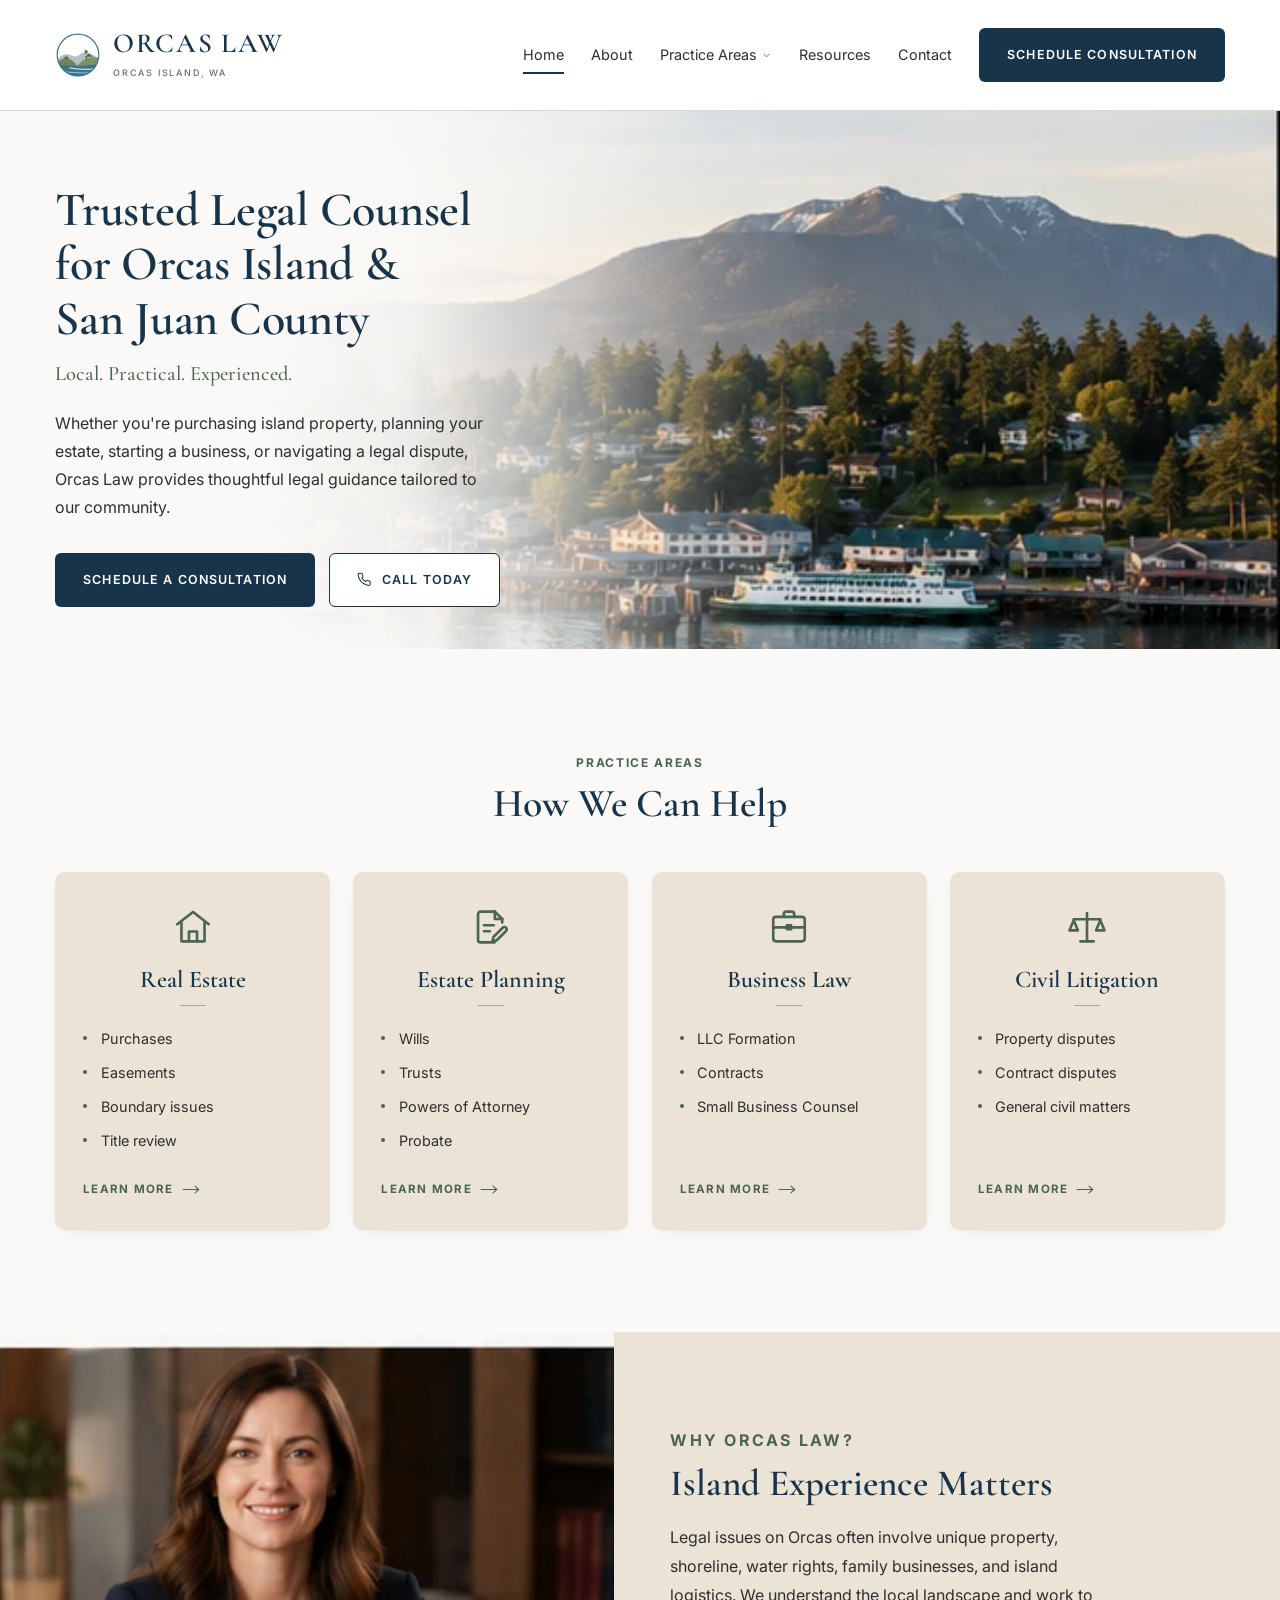
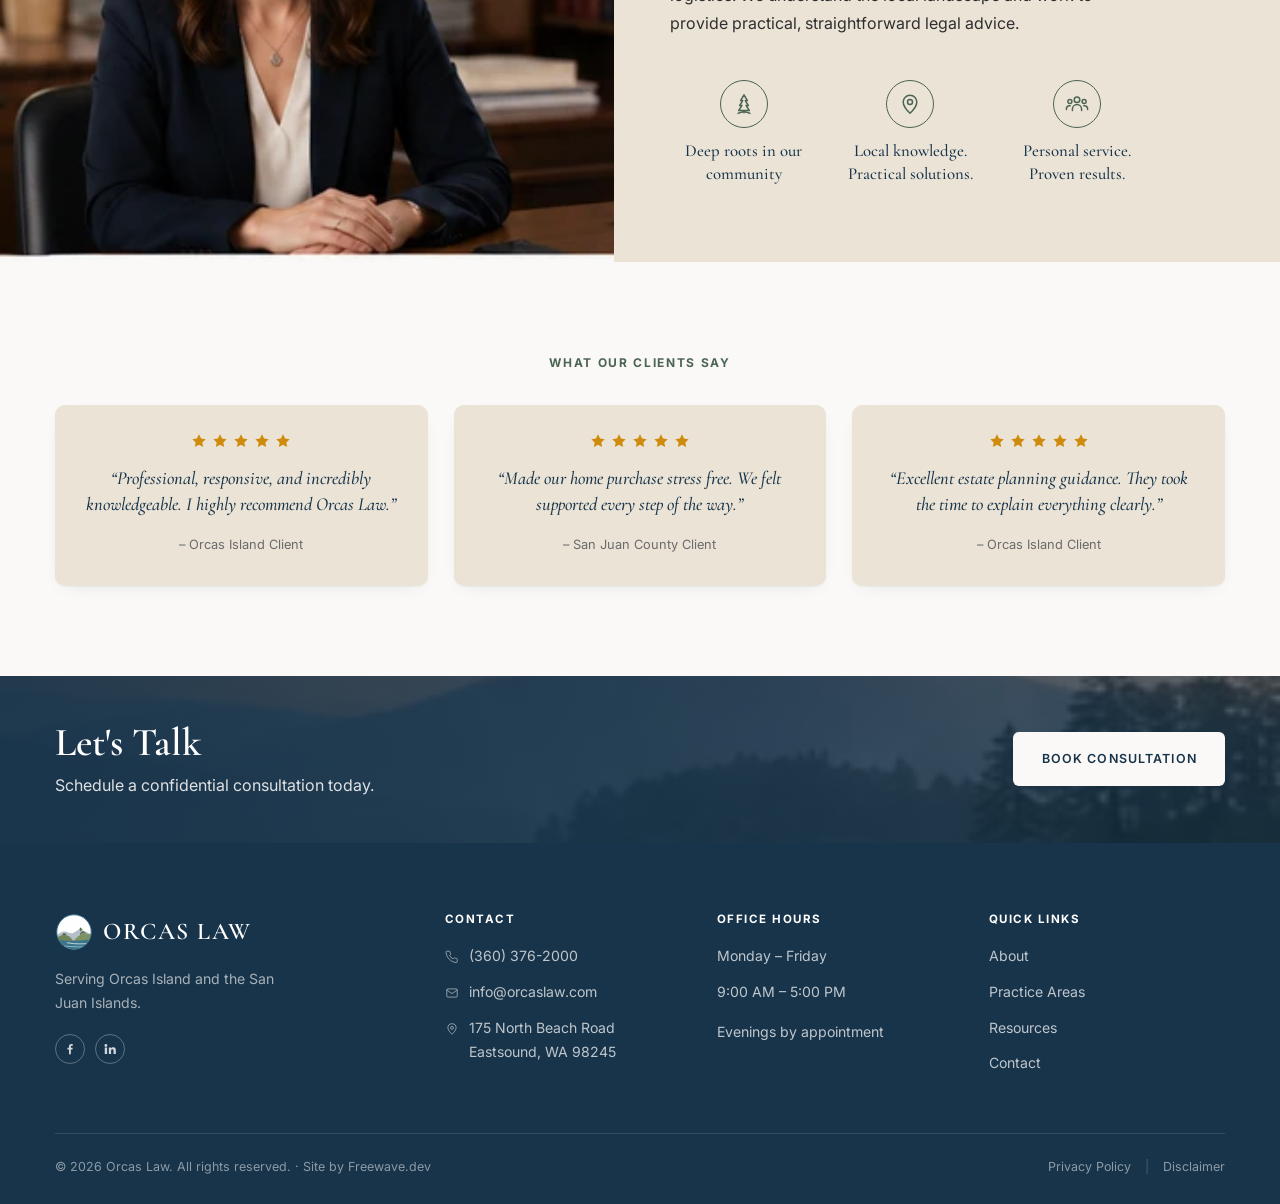
==== index.html @ b51aa97a "Align to the designer's brief: Cormorant/Inter, sand palette, outline icons The brief supersedes val" ====
<!DOCTYPE html>
<html lang="en">
<head>
<meta charset="UTF-8">
<meta name="viewport" content="width=device-width, initial-scale=1.0">
<title>Orcas Law — Trusted Legal Counsel | Orcas Island &amp; San Juan County, WA</title>
<meta name="description" content="Orcas Law provides trusted legal counsel on Orcas Island and throughout San Juan County — real estate, estate planning, business law, and civil litigation. Local. Practical. Experienced.">
<meta property="og:title" content="Orcas Law — Trusted Legal Counsel for Orcas Island &amp; San Juan County">
<meta property="og:description" content="Local, practical, experienced legal guidance for Orcas Island: real estate, estate planning, business law, and civil litigation.">
<meta property="og:type" content="website">
<meta property="og:url" content="https://l2u4k7.freewave.dev/">
<meta property="og:image" content="https://l2u4k7.freewave.dev/images/og-image.jpg">
<meta property="og:image:type" content="image/jpeg">
<meta property="og:image:width" content="1200">
<meta property="og:image:height" content="630">
<meta name="twitter:card" content="summary_large_image">
<meta name="twitter:image" content="https://l2u4k7.freewave.dev/images/og-image.jpg">
<link rel="icon" href="/favicon.svg" type="image/svg+xml">
<link rel="preconnect" href="https://fonts.googleapis.com">
<link rel="preconnect" href="https://fonts.gstatic.com" crossorigin>
<link href="https://fonts.googleapis.com/css2?family=Cormorant+Garamond:ital,wght@0,500;0,600;1,500;1,600&family=Inter:wght@400;500;600;700&display=swap" rel="stylesheet">
<link rel="stylesheet" href="styles.css">
<!-- the scroll fade is JS-driven; without JS the content must still be visible -->
<noscript><style>.reveal{opacity:1!important;transform:none!important}</style></noscript>
</head>
<body>

<a class="skip" href="#main">Skip to content</a>

<!-- ============ header ============ -->
<header class="site-header">
  <div class="container nav">
    <a class="brand" href="/" aria-label="Orcas Law — home">
      <svg class="mark" viewBox="0 0 64 64" aria-hidden="true">
        <defs><clipPath id="oc"><circle cx="32" cy="32" r="29"/></clipPath></defs>
        <circle cx="32" cy="32" r="29" fill="#fefefe"/>
        <g clip-path="url(#oc)">
          <path d="M0 40c6-5 11-9 16-9s7 3 12 3 8-6 14-6 12 5 22 9v26H0Z" fill="#b5bfc7"/>
          <path d="M43 24c1.4 2 2.6 3.2 4.2 4h-3v2.6h4c1.6 1.6 3 2.8 5.4 3.9H41.6c1.8-1.1 3.2-2.3 4.4-3.9h-3.6V28h-2.6c1.5-.9 2.7-2 3.2-4Z" fill="#4a6b45"/>
          <path d="M42.8 33.5h1.6v6h-1.6Z" fill="#5c4a33"/>
          <path d="M34 44c5-6 12-9 18-9s10 2 12 3v10H30Z" fill="#7d9163"/>
          <path d="M17 34c1.1 1.6 2 2.5 3.2 3.1h-2.3v2h3c1.2 1.2 2.3 2.2 4.1 3H12.9c1.4-.8 2.5-1.8 3.4-3h-2.8v-2h-2c1.1-.7 2-1.5 2.4-3.1Z" fill="#4a6b45"/>
          <path d="M0 46c4-6 9-9 15-9s11 3 15 9v8H0Z" fill="#6f8459"/>
          <path d="M0 45c8 1 16 2 26 2s24-1 38-3v20H0Z" fill="#3a748d"/>
          <path d="M20 50c8 1.5 14 2 22 2s16-.6 22-1.4" stroke="#e9f1f4" stroke-width="1.6" fill="none" opacity=".8"/>
          <path d="M10 55c10 1.4 20 2 30 2s18-.5 24-1.1" stroke="#e9f1f4" stroke-width="1.4" fill="none" opacity=".6"/>
        </g>
        <circle cx="32" cy="32" r="29" fill="none" stroke="#3a748d" stroke-width="1.6"/>
      </svg>
      <span>
        <span class="wordmark">Orcas Law</span>
        <span class="sub">Orcas Island, WA</span>
      </span>
    </a>

    <button class="nav-toggle" aria-label="Menu" aria-expanded="false" aria-controls="navlinks">
      <svg viewBox="0 0 24 24" aria-hidden="true"><path d="M3 6h18M3 12h18M3 18h18" stroke-linecap="round"/></svg>
    </button>

    <nav class="nav-links" id="navlinks" aria-label="Primary">
      <a href="/" class="active">Home</a>
      <a href="about.html">About</a>
      <a href="#practice">Practice Areas
        <svg class="chev" viewBox="0 0 24 24" aria-hidden="true"><path d="m6 9 6 6 6-6" stroke-linecap="round" stroke-linejoin="round"/></svg>
      </a>
      <a href="resources.html">Resources</a>
      <a href="#contact">Contact</a>
      <a href="#contact" class="btn btn-navy">Schedule Consultation</a>
    </nav>
  </div>
</header>

<main id="main">

  <!-- ============ hero ============ -->
  <section class="hero">
    <div class="hero-media">
      <img src="images/hero-eastsound-harbor.webp" alt="Eastsound harbor on Orcas Island, with moored boats and Mount Constitution beyond" fetchpriority="high" width="664" height="374">
    </div>
    <div class="container">
      <div class="hero-inner">
        <h1>Trusted Legal Counsel<br>for Orcas Island &amp;<br>San Juan County</h1>
        <p class="tagline">Local. Practical. Experienced.</p>
        <p class="hero-copy">Whether you're purchasing island property, planning your estate, starting a business, or navigating a legal dispute, Orcas Law provides thoughtful legal guidance tailored to our community.</p>
        <div class="hero-actions">
          <a href="#contact" class="btn btn-navy">Schedule a Consultation</a>
          <a href="tel:+13603762000" class="btn btn-ghost">
            <svg viewBox="0 0 24 24" fill="none" stroke="currentColor" stroke-width="1.7" aria-hidden="true"><path d="M21 16.5v3a2 2 0 0 1-2.2 2 19 19 0 0 1-8.3-3 18.5 18.5 0 0 1-5.7-5.7 19 19 0 0 1-3-8.4A2 2 0 0 1 3.8 2h3a2 2 0 0 1 2 1.7c.1.9.4 1.8.7 2.6a2 2 0 0 1-.5 2.1L8 9.5a15 15 0 0 0 5.7 5.7l1.1-1a2 2 0 0 1 2.1-.5c.8.3 1.7.6 2.6.7a2 2 0 0 1 1.7 2Z"/></svg>
            Call Today
          </a>
        </div>
      </div>
    </div>
  </section>

  <!-- ============ practice areas ============ -->
  <section class="practice" id="practice">
    <div class="container">
      <div class="section-head center reveal">
        <p class="eyebrow">Practice Areas</p>
        <h2>How We Can Help</h2>
      </div>

      <div class="grid-4">
        <article class="p-card reveal">
          <div class="p-ic">
            <svg viewBox="0 0 24 24" aria-hidden="true"><path d="M3 10.4 12 3.4l9 7"/><path d="M5.4 9.4V20.2h13.2V9.4"/><path d="M9.7 20.2v-5.6h4.6v5.6"/></svg>
          </div>
          <h3>Real Estate</h3>
          <hr class="rule">
          <ul>
            <li>Purchases</li>
            <li>Easements</li>
            <li>Boundary issues</li>
            <li>Title review</li>
          </ul>
          <a class="learn" href="#contact">Learn More
            <svg viewBox="0 0 24 12" aria-hidden="true"><path d="M0 6h21m0 0-5-4.5M21 6l-5 4.5" stroke-linecap="round" stroke-linejoin="round"/></svg>
          </a>
        </article>

        <article class="p-card reveal">
          <div class="p-ic">
            <svg viewBox="0 0 24 24" aria-hidden="true"><path d="M14.2 3.2H6a1.4 1.4 0 0 0-1.4 1.4v14.8A1.4 1.4 0 0 0 6 20.8h8"/><path d="M14.2 3.2 18.4 7.4v2"/><path d="M14.2 3.2v4.2h4.2"/><path d="M8 11h5.6M8 14.4h3.4"/><path d="M20.6 12.4a1.3 1.3 0 0 1 0 1.9l-5.3 5.3-2.5.6.6-2.5 5.3-5.3a1.3 1.3 0 0 1 1.9 0Z"/></svg>
          </div>
          <h3>Estate Planning</h3>
          <hr class="rule">
          <ul>
            <li>Wills</li>
            <li>Trusts</li>
            <li>Powers of Attorney</li>
            <li>Probate</li>
          </ul>
          <a class="learn" href="#contact">Learn More
            <svg viewBox="0 0 24 12" aria-hidden="true"><path d="M0 6h21m0 0-5-4.5M21 6l-5 4.5" stroke-linecap="round" stroke-linejoin="round"/></svg>
          </a>
        </article>

        <article class="p-card reveal">
          <div class="p-ic">
            <svg viewBox="0 0 24 24" aria-hidden="true"><path d="M9 6.2V4.8A1.6 1.6 0 0 1 10.6 3.2h2.8A1.6 1.6 0 0 1 15 4.8v1.4"/><rect x="3" y="6.2" width="18" height="14" rx="1.6"/><path d="M3 12.2h18"/><path d="M10.8 11.1h2.4v2.2h-2.4Z"/></svg>
          </div>
          <h3>Business Law</h3>
          <hr class="rule">
          <ul>
            <li>LLC Formation</li>
            <li>Contracts</li>
            <li>Small Business Counsel</li>
          </ul>
          <a class="learn" href="#contact">Learn More
            <svg viewBox="0 0 24 12" aria-hidden="true"><path d="M0 6h21m0 0-5-4.5M21 6l-5 4.5" stroke-linecap="round" stroke-linejoin="round"/></svg>
          </a>
        </article>

        <article class="p-card reveal">
          <div class="p-ic">
            <svg viewBox="0 0 24 24" aria-hidden="true"><path d="M12 4v16.2"/><path d="M8.2 20.2h7.6"/><path d="M4.4 7.6h15.2"/><path d="M4.4 8.2 2 13.9h4.8Z"/><path d="M19.6 8.2 17.2 13.9H22Z"/></svg>
          </div>
          <h3>Civil Litigation</h3>
          <hr class="rule">
          <ul>
            <li>Property disputes</li>
            <li>Contract disputes</li>
            <li>General civil matters</li>
          </ul>
          <a class="learn" href="#contact">Learn More
            <svg viewBox="0 0 24 12" aria-hidden="true"><path d="M0 6h21m0 0-5-4.5M21 6l-5 4.5" stroke-linecap="round" stroke-linejoin="round"/></svg>
          </a>
        </article>
      </div>
    </div>
  </section>

  <!-- ============ why orcas law ============ -->
  <section class="why" id="why">
    <div class="why-media reveal">
      <img src="images/attorney-portrait.webp" alt="An Orcas Law attorney at their desk in the firm's Eastsound office" loading="lazy" width="490" height="298">
    </div>
    <div class="why-body reveal">
      <p class="eyebrow">Why Orcas Law?</p>
      <h2>Island Experience Matters</h2>
      <p>Legal issues on Orcas often involve unique property, shoreline, water rights, family businesses, and island logistics. We understand the local landscape and work to provide practical, straightforward legal advice.</p>
      <div class="why-points">
        <div class="why-point">
          <div class="circ">
            <svg viewBox="0 0 24 24" aria-hidden="true"><path d="M12 2.8 8.6 8.6h2.1l-3 4.9h2.2L6.6 18.6h10.8l-3.3-5.1h2.2l-3-4.9h2.1Z"/><path d="M12 18.6v2.2"/><path d="M6 21.4c2.2-1.1 4.2-1.6 6-1.6s3.8.5 6 1.6"/></svg>
          </div>
          <p>Deep roots in our community</p>
        </div>
        <div class="why-point">
          <div class="circ">
            <svg viewBox="0 0 24 24" aria-hidden="true"><path d="M12 21.2s-6.8-6.3-6.8-11.2a6.8 6.8 0 0 1 13.6 0c0 4.9-6.8 11.2-6.8 11.2Z"/><circle cx="12" cy="10" r="2.5"/></svg>
          </div>
          <p>Local knowledge. Practical solutions.</p>
        </div>
        <div class="why-point">
          <div class="circ">
            <svg viewBox="0 0 24 24" aria-hidden="true"><circle cx="12" cy="7.8" r="2.8"/><path d="M7.4 18.4v-1.2a4.6 4.6 0 0 1 9.2 0v1.2"/><circle cx="4.9" cy="9.6" r="2"/><path d="M1.4 17.6v-.9a2.9 2.9 0 0 1 2.9-2.9h.9"/><circle cx="19.1" cy="9.6" r="2"/><path d="M22.6 17.6v-.9a2.9 2.9 0 0 0-2.9-2.9h-.9"/></svg>
          </div>
          <p>Personal service. Proven results.</p>
        </div>
      </div>
    </div>
  </section>

  <!-- ============ testimonials ============ -->
  <section class="testimonials">
    <div class="container">
      <p class="eyebrow center reveal">What Our Clients Say</p>
      <div class="grid-3">
        <figure class="t-card reveal">
          <div class="stars" role="img" aria-label="5 out of 5 stars">
            <svg viewBox="0 0 24 24" aria-hidden="true"><path d="m12 2 3.1 6.3 6.9 1-5 4.9 1.2 6.8L12 17.8 5.8 21l1.2-6.8-5-4.9 6.9-1Z"/></svg>
            <svg viewBox="0 0 24 24" aria-hidden="true"><path d="m12 2 3.1 6.3 6.9 1-5 4.9 1.2 6.8L12 17.8 5.8 21l1.2-6.8-5-4.9 6.9-1Z"/></svg>
            <svg viewBox="0 0 24 24" aria-hidden="true"><path d="m12 2 3.1 6.3 6.9 1-5 4.9 1.2 6.8L12 17.8 5.8 21l1.2-6.8-5-4.9 6.9-1Z"/></svg>
            <svg viewBox="0 0 24 24" aria-hidden="true"><path d="m12 2 3.1 6.3 6.9 1-5 4.9 1.2 6.8L12 17.8 5.8 21l1.2-6.8-5-4.9 6.9-1Z"/></svg>
            <svg viewBox="0 0 24 24" aria-hidden="true"><path d="m12 2 3.1 6.3 6.9 1-5 4.9 1.2 6.8L12 17.8 5.8 21l1.2-6.8-5-4.9 6.9-1Z"/></svg>
          </div>
          <blockquote>&ldquo;Professional, responsive, and incredibly knowledgeable. I highly recommend Orcas Law.&rdquo;</blockquote>
          <figcaption><cite>&ndash; Orcas Island Client</cite></figcaption>
        </figure>

        <figure class="t-card reveal">
          <div class="stars" role="img" aria-label="5 out of 5 stars">
            <svg viewBox="0 0 24 24" aria-hidden="true"><path d="m12 2 3.1 6.3 6.9 1-5 4.9 1.2 6.8L12 17.8 5.8 21l1.2-6.8-5-4.9 6.9-1Z"/></svg>
            <svg viewBox="0 0 24 24" aria-hidden="true"><path d="m12 2 3.1 6.3 6.9 1-5 4.9 1.2 6.8L12 17.8 5.8 21l1.2-6.8-5-4.9 6.9-1Z"/></svg>
            <svg viewBox="0 0 24 24" aria-hidden="true"><path d="m12 2 3.1 6.3 6.9 1-5 4.9 1.2 6.8L12 17.8 5.8 21l1.2-6.8-5-4.9 6.9-1Z"/></svg>
            <svg viewBox="0 0 24 24" aria-hidden="true"><path d="m12 2 3.1 6.3 6.9 1-5 4.9 1.2 6.8L12 17.8 5.8 21l1.2-6.8-5-4.9 6.9-1Z"/></svg>
            <svg viewBox="0 0 24 24" aria-hidden="true"><path d="m12 2 3.1 6.3 6.9 1-5 4.9 1.2 6.8L12 17.8 5.8 21l1.2-6.8-5-4.9 6.9-1Z"/></svg>
          </div>
          <blockquote>&ldquo;Made our home purchase stress free. We felt supported every step of the way.&rdquo;</blockquote>
          <figcaption><cite>&ndash; San Juan County Client</cite></figcaption>
        </figure>

        <figure class="t-card reveal">
          <div class="stars" role="img" aria-label="5 out of 5 stars">
            <svg viewBox="0 0 24 24" aria-hidden="true"><path d="m12 2 3.1 6.3 6.9 1-5 4.9 1.2 6.8L12 17.8 5.8 21l1.2-6.8-5-4.9 6.9-1Z"/></svg>
            <svg viewBox="0 0 24 24" aria-hidden="true"><path d="m12 2 3.1 6.3 6.9 1-5 4.9 1.2 6.8L12 17.8 5.8 21l1.2-6.8-5-4.9 6.9-1Z"/></svg>
            <svg viewBox="0 0 24 24" aria-hidden="true"><path d="m12 2 3.1 6.3 6.9 1-5 4.9 1.2 6.8L12 17.8 5.8 21l1.2-6.8-5-4.9 6.9-1Z"/></svg>
            <svg viewBox="0 0 24 24" aria-hidden="true"><path d="m12 2 3.1 6.3 6.9 1-5 4.9 1.2 6.8L12 17.8 5.8 21l1.2-6.8-5-4.9 6.9-1Z"/></svg>
            <svg viewBox="0 0 24 24" aria-hidden="true"><path d="m12 2 3.1 6.3 6.9 1-5 4.9 1.2 6.8L12 17.8 5.8 21l1.2-6.8-5-4.9 6.9-1Z"/></svg>
          </div>
          <blockquote>&ldquo;Excellent estate planning guidance. They took the time to explain everything clearly.&rdquo;</blockquote>
          <figcaption><cite>&ndash; Orcas Island Client</cite></figcaption>
        </figure>
      </div>
    </div>
  </section>

  <!-- ============ cta ============ -->
  <section class="cta" id="contact">
    <div class="cta-media">
      <img src="images/cta-islands-dusk.webp" alt="" aria-hidden="true" loading="lazy" width="300" height="108">
    </div>
    <div class="container">
      <div class="cta-body reveal">
        <h2>Let's Talk</h2>
        <p>Schedule a confidential consultation today.</p>
      </div>
      <a href="tel:+13603762000" class="btn btn-cream">Book Consultation</a>
    </div>
  </section>

</main>

<!-- ============ footer ============ -->
<footer class="site-footer">
  <div class="container">
    <div class="footer-top">
      <div class="footer-brand">
        <div class="name">
          <svg class="mark" viewBox="0 0 64 64" aria-hidden="true">
            <defs><clipPath id="ocf"><circle cx="32" cy="32" r="29"/></clipPath></defs>
            <circle cx="32" cy="32" r="29" fill="#fefefe"/>
            <g clip-path="url(#ocf)">
              <path d="M0 40c6-5 11-9 16-9s7 3 12 3 8-6 14-6 12 5 22 9v26H0Z" fill="#b5bfc7"/>
              <path d="M43 24c1.4 2 2.6 3.2 4.2 4h-3v2.6h4c1.6 1.6 3 2.8 5.4 3.9H41.6c1.8-1.1 3.2-2.3 4.4-3.9h-3.6V28h-2.6c1.5-.9 2.7-2 3.2-4Z" fill="#4a6b45"/>
              <path d="M42.8 33.5h1.6v6h-1.6Z" fill="#5c4a33"/>
              <path d="M34 44c5-6 12-9 18-9s10 2 12 3v10H30Z" fill="#7d9163"/>
              <path d="M17 34c1.1 1.6 2 2.5 3.2 3.1h-2.3v2h3c1.2 1.2 2.3 2.2 4.1 3H12.9c1.4-.8 2.5-1.8 3.4-3h-2.8v-2h-2c1.1-.7 2-1.5 2.4-3.1Z" fill="#4a6b45"/>
              <path d="M0 46c4-6 9-9 15-9s11 3 15 9v8H0Z" fill="#6f8459"/>
              <path d="M0 45c8 1 16 2 26 2s24-1 38-3v20H0Z" fill="#3a748d"/>
              <path d="M20 50c8 1.5 14 2 22 2s16-.6 22-1.4" stroke="#e9f1f4" stroke-width="1.6" fill="none" opacity=".8"/>
              <path d="M10 55c10 1.4 20 2 30 2s18-.5 24-1.1" stroke="#e9f1f4" stroke-width="1.4" fill="none" opacity=".6"/>
            </g>
            <circle cx="32" cy="32" r="29" fill="none" stroke="#3a748d" stroke-width="1.6"/>
          </svg>
          <span class="wordmark">Orcas Law</span>
        </div>
        <p>Serving Orcas Island and the San Juan Islands.</p>
        <div class="social">
          <a href="#" aria-label="Orcas Law on Facebook">
            <svg viewBox="0 0 24 24" aria-hidden="true"><path d="M13.5 21v-8h2.7l.4-3.1h-3.1V7.9c0-.9.25-1.5 1.55-1.5H16.7V3.6c-.29-.04-1.27-.13-2.4-.13-2.38 0-4 1.45-4 4.12V9.9H7.6V13h2.7v8Z"/></svg>
          </a>
          <a href="#" aria-label="Orcas Law on LinkedIn">
            <svg viewBox="0 0 24 24" aria-hidden="true"><path d="M4.98 3.5a2.5 2.5 0 1 1 0 5 2.5 2.5 0 0 1 0-5ZM3 9.5h4v11H3Zm7 0h3.8v1.5h.05c.53-.95 1.83-1.95 3.75-1.95 4 0 4.4 2.4 4.4 5.6v5.85h-4V15.4c0-1.35-.03-3.1-1.9-3.1-1.9 0-2.2 1.48-2.2 3v5.2h-3.9Z"/></svg>
          </a>
        </div>
      </div>

      <div class="footer-col fcontact">
        <h3>Contact</h3>
        <ul>
          <li>
            <svg viewBox="0 0 24 24" aria-hidden="true"><path d="M21 16.5v3a2 2 0 0 1-2.2 2 19 19 0 0 1-8.3-3 18.5 18.5 0 0 1-5.7-5.7 19 19 0 0 1-3-8.4A2 2 0 0 1 3.8 2h3a2 2 0 0 1 2 1.7c.1.9.4 1.8.7 2.6a2 2 0 0 1-.5 2.1L8 9.5a15 15 0 0 0 5.7 5.7l1.1-1a2 2 0 0 1 2.1-.5c.8.3 1.7.6 2.6.7a2 2 0 0 1 1.7 2Z"/></svg>
            <a href="tel:+13603762000">(360) 376-2000</a>
          </li>
          <li>
            <svg viewBox="0 0 24 24" aria-hidden="true"><rect x="3" y="5" width="18" height="14" rx="2"/><path d="m3 7 9 6 9-6"/></svg>
            <a href="mailto:info@orcaslaw.com">info@orcaslaw.com</a>
          </li>
          <li>
            <svg viewBox="0 0 24 24" aria-hidden="true"><path d="M12 21s-7-6.2-7-11a7 7 0 0 1 14 0c0 4.8-7 11-7 11Z"/><circle cx="12" cy="10" r="2.5"/></svg>
            <span>175 North Beach Road<br>Eastsound, WA 98245</span>
          </li>
        </ul>
      </div>

      <div class="footer-col">
        <h3>Office Hours</h3>
        <ul>
          <li>Monday &ndash; Friday</li>
          <li>9:00 AM &ndash; 5:00 PM</li>
          <li style="margin-top:1rem">Evenings by appointment</li>
        </ul>
      </div>

      <div class="footer-col">
        <h3>Quick Links</h3>
        <ul>
          <li><a href="about.html">About</a></li>
          <li><a href="#practice">Practice Areas</a></li>
          <li><a href="resources.html">Resources</a></li>
          <li><a href="#contact">Contact</a></li>
        </ul>
      </div>
    </div>

    <div class="footer-bottom">
      <div>&copy; 2026 Orcas Law. All rights reserved. &middot; Site by <a href="https://freewave.dev" target="_blank" rel="noopener">Freewave.dev</a></div>
      <nav aria-label="Legal">
        <a href="privacy.html">Privacy Policy</a>
        <span class="sep">|</span>
        <a href="disclaimer.html">Disclaimer</a>
      </nav>
    </div>
  </div>
</footer>

<script>
(function(){
  var t = document.querySelector('.nav-toggle'), n = document.getElementById('navlinks');
  if(!t || !n) return;
  t.addEventListener('click', function(){
    var open = n.classList.toggle('open');
    t.setAttribute('aria-expanded', open ? 'true' : 'false');
  });
  n.addEventListener('click', function(e){
    if(e.target.closest('a')){ n.classList.remove('open'); t.setAttribute('aria-expanded','false'); }
  });
})();

(function(){
  var els = document.querySelectorAll('.reveal');
  if(!els.length) return;
  var reduced = window.matchMedia('(prefers-reduced-motion: reduce)').matches;
  if(reduced || !('IntersectionObserver' in window)){
    for(var i=0;i<els.length;i++) els[i].classList.add('in');
    return;
  }
  var io = new IntersectionObserver(function(entries){
    entries.forEach(function(e){
      if(e.isIntersecting){ e.target.classList.add('in'); io.unobserve(e.target); }
    });
  }, {rootMargin:'0px 0px -8% 0px', threshold:.08});
  for(var j=0;j<els.length;j++) io.observe(els[j]);
})();
</script>

</body>
</html>
---- styles.css ----
/* Orcas Law — tokens taken from the designer's brief (not sampled from the comp,
   which is a generated mockup and renders these values only approximately). */
:root{
  --navy:#18344A;          /* header, buttons, footer, headlines */
  --navy-hover:#22455f;    /* "slightly lighter navy" on hover */
  --forest:#4B6454;        /* icons, accent lines, hover states */
  --sand:#EAE3D6;          /* section backgrounds, cards, content blocks */
  --sand-deep:#e0d8c8;     /* sand borders/dividers */
  --offwhite:#FAF9F7;      /* primary page background */
  --charcoal:#2F2F2F;      /* body copy */
  --gray:#D7D7D7;          /* borders and dividers */
  --muted:#6b6b6b;
  --gold:#cf8b0c;          /* testimonial stars only */

  --maxw:1440px;           /* gutters keep content at ~1316px — inside the brief's 1200–1400 */
  --r-card:10px;           /* brief: 8–12px */
  --r-btn:6px;             /* brief: 6–8px */
  --shadow-card:0 1px 2px rgba(24,52,74,.04), 0 6px 20px -12px rgba(24,52,74,.18);
  --shadow-card-hover:0 2px 4px rgba(24,52,74,.05), 0 18px 40px -18px rgba(24,52,74,.28);
  --ease:cubic-bezier(.22,.61,.36,1);
  --serif:'Cormorant Garamond',Georgia,'Times New Roman',serif;
  --sans:'Inter',-apple-system,BlinkMacSystemFont,'Segoe UI',sans-serif;
}

*{margin:0;padding:0;box-sizing:border-box}
html{-webkit-text-size-adjust:100%;scroll-behavior:smooth}
/* keep the sticky header from covering a section when an anchor link lands on it */
section[id]{scroll-margin-top:clamp(76px,8.6vw,124px)}
body{
  font-family:var(--sans);
  color:var(--charcoal);
  background:var(--offwhite);
  font-size:16px;
  line-height:1.75;              /* brief: generous line spacing */
  -webkit-font-smoothing:antialiased;
  overflow-x:hidden;
}
img{max-width:100%;display:block}
a{color:inherit;text-decoration:none}
h1,h2,h3,.serif{
  font-family:var(--serif);color:var(--navy);
  font-weight:600;               /* brief: "large, bold, not overly decorative" */
  line-height:1.14;letter-spacing:0;
}

/* gutter tracks the comp: 44px @1024, 62px @1440 */
.container{width:100%;max-width:var(--maxw);margin:0 auto;padding:0 clamp(20px,4.3vw,62px)}
.eyebrow{
  font-family:var(--sans);font-size:.75rem;font-weight:700;letter-spacing:.14em;
  text-transform:uppercase;color:var(--forest);
}
.center{text-align:center}
.skip{position:absolute;left:-9999px;top:0}
.skip:focus{left:16px;top:16px;z-index:200;background:var(--navy);color:#fff;padding:10px 16px;border-radius:var(--r-btn)}

/* ---------- reveal on scroll (brief: subtle fade in) ---------- */
.reveal{opacity:0;transform:translateY(18px);transition:opacity .7s var(--ease),transform .7s var(--ease)}
.reveal.in{opacity:1;transform:none}
/* gentle stagger across a row */
.grid-4 .p-card:nth-child(2),.grid-3 .t-card:nth-child(2){transition-delay:.08s}
.grid-4 .p-card:nth-child(3),.grid-3 .t-card:nth-child(3){transition-delay:.16s}
.grid-4 .p-card:nth-child(4){transition-delay:.24s}

/* ---------- buttons ---------- */
.btn{
  display:inline-flex;align-items:center;justify-content:center;gap:.6rem;
  font-family:var(--sans);font-size:.78rem;font-weight:600;letter-spacing:.09em;text-transform:uppercase;
  padding:.95rem 1.7rem;border:1px solid transparent;border-radius:var(--r-btn);cursor:pointer;white-space:nowrap;
  transition:background 200ms var(--ease),color 200ms var(--ease),border-color 200ms var(--ease),transform 200ms var(--ease);
}
.btn-navy{background:var(--navy);color:#fff}
.btn-navy:hover{background:var(--navy-hover)}
.btn-ghost{background:#fff;color:var(--navy);border-color:var(--navy)}
.btn-ghost:hover{background:var(--navy);color:#fff}
.btn-cream{background:var(--offwhite);color:var(--navy)}
.btn-cream:hover{background:#fff}
.btn svg{width:15px;height:15px;flex:none}

/* ---------- header ---------- */
.site-header{
  position:sticky;top:0;z-index:60;
  background:#fff;                    /* brief: white nav */
  border-bottom:1px solid var(--gray); /* brief: thin bottom border */
}
.nav{display:flex;align-items:center;justify-content:space-between;gap:24px;height:clamp(76px,8.6vw,124px)}
.brand{display:flex;align-items:center;gap:.75rem;flex:none}
.brand .mark{width:46px;height:46px;flex:none}
.brand .wordmark{font-family:var(--serif);font-size:1.72rem;font-weight:600;color:var(--navy);letter-spacing:.06em;line-height:1;text-transform:uppercase}
.brand .sub{
  display:block;font-family:var(--sans);font-size:.56rem;font-weight:500;letter-spacing:.2em;
  text-transform:uppercase;color:var(--muted);margin-top:5px;
}
.nav-links{display:flex;align-items:center;gap:clamp(20px,2.1vw,30px)}
.nav-links a:not(.btn){
  font-size:.9rem;font-weight:400;color:var(--charcoal);position:relative;padding:4px 0;white-space:nowrap;
  display:inline-flex;align-items:center;gap:.3rem;transition:color 200ms var(--ease);
}
.nav-links a:not(.btn)::after{
  content:'';position:absolute;left:0;right:100%;bottom:-2px;height:2px;
  background:var(--navy);transition:right .3s var(--ease);
}
.nav-links a:not(.btn):hover{color:var(--forest)}
.nav-links a:not(.btn):hover::after,.nav-links a.active::after{right:0}
.nav-links a.active::after{background:var(--navy)}
.nav-links a:not(.btn):hover::after{background:var(--forest)}
.nav-links .chev{width:11px;height:11px;stroke:currentColor;fill:none;stroke-width:2;opacity:.7}
.nav-toggle{display:none;background:none;border:0;padding:8px;color:var(--navy);cursor:pointer}
.nav-toggle svg{width:24px;height:24px;stroke:currentColor;fill:none;stroke-width:1.6}

/* ---------- hero ---------- */
.hero{position:relative;background:var(--offwhite);overflow:hidden;isolation:isolate}
.hero-media{position:absolute;inset:0;z-index:0}
.hero-media img{width:100%;height:100%;object-fit:cover;object-position:right center}
/* off-white scrim so the navy headline holds contrast over the photo */
.hero-media::after{
  content:'';position:absolute;inset:0;
  background:linear-gradient(90deg,
    var(--offwhite) 0%, var(--offwhite) 20%,
    rgba(250,249,247,.94) 32%,
    rgba(250,249,247,.62) 44%,
    rgba(250,249,247,.18) 56%,
    rgba(250,249,247,0) 66%);
}
.hero .container{position:relative;z-index:1}
.hero-inner{max-width:560px;padding:clamp(48px,5.6vw,80px) 0 clamp(34px,3.3vw,48px)}
.hero h1{font-size:clamp(2.15rem,3.75vw,3.35rem);letter-spacing:-.005em}
.tagline{
  font-family:var(--serif);font-size:clamp(1.2rem,1.6vw,1.45rem);font-weight:500;color:var(--forest);
  margin-top:.9rem;line-height:1.3;
}
.hero-copy{font-size:1rem;color:var(--charcoal);margin-top:1.3rem;max-width:435px;line-height:1.75}
.hero-actions{display:flex;flex-wrap:wrap;gap:14px;margin-top:2rem}

/* ---------- sections (brief: 80–120px vertical rhythm) ---------- */
.practice{padding:clamp(64px,8vw,120px) 0;background:var(--offwhite)}
.section-head{margin-bottom:clamp(34px,3.6vw,52px)}
.section-head h2{font-size:clamp(1.85rem,3.1vw,2.8rem);margin-top:.5rem}
.grid-4{display:grid;grid-template-columns:repeat(4,1fr);gap:clamp(18px,1.8vw,26px)}
.p-card{
  background:var(--sand);border:0;border-radius:var(--r-card);
  box-shadow:var(--shadow-card);
  padding:34px 28px 30px;display:flex;flex-direction:column;
  transition:box-shadow .4s var(--ease),transform .4s var(--ease);
}
.p-card:hover{transform:translateY(-4px);box-shadow:var(--shadow-card-hover)}
.p-ic{display:flex;justify-content:center;color:var(--forest);margin-bottom:18px}
.p-ic svg{width:42px;height:42px;fill:none;stroke:currentColor;stroke-width:1.5;stroke-linecap:round;stroke-linejoin:round}
.p-card h3{font-size:1.5rem;text-align:center}
.rule{width:26px;height:1px;background:var(--forest);opacity:.45;border:0;margin:12px auto 20px}
.p-card ul{list-style:none;display:grid;gap:.55rem;margin-bottom:26px}
.p-card li{position:relative;padding-left:1.1rem;font-size:.9rem;color:var(--charcoal)}
.p-card li::before{
  content:'';position:absolute;left:0;top:.66em;width:4px;height:4px;border-radius:50%;background:var(--forest);
}
.learn{
  margin-top:auto;display:inline-flex;align-items:center;gap:.5rem;align-self:flex-start;
  font-size:.72rem;font-weight:700;letter-spacing:.11em;text-transform:uppercase;color:var(--forest);
  transition:color 200ms var(--ease);
}
.learn svg{width:20px;height:9px;stroke:currentColor;fill:none;stroke-width:1.4;transition:transform .3s var(--ease)}
.learn:hover{color:var(--navy)}
.learn:hover svg{transform:translateX(4px)}

/* ---------- why (sand band) ---------- */
.why{background:var(--sand);display:grid;grid-template-columns:minmax(0,48%) minmax(0,52%);align-items:stretch}
.why-media{position:relative;min-height:300px;overflow:hidden}
.why-media img{
  position:absolute;inset:0;width:100%;height:100%;object-fit:cover;
  transition:transform .7s var(--ease);   /* brief: slight image zoom on hover */
}
.why-media:hover img{transform:scale(1.04)}
.why-body{padding:clamp(48px,6vw,96px) 40px clamp(48px,6vw,96px) 56px;max-width:680px}
.why-body h2{font-size:clamp(1.8rem,2.9vw,2.5rem);margin-top:.5rem}
.why-body>p{font-size:1rem;margin-top:1.1rem;line-height:1.8;max-width:440px}
.why-points{display:grid;grid-template-columns:repeat(3,1fr);gap:20px;margin-top:2.6rem;max-width:480px}
.why-point{text-align:center}
.why-point .circ{
  width:48px;height:48px;margin:0 auto 12px;border:1.5px solid var(--forest);border-radius:50%;
  display:flex;align-items:center;justify-content:center;color:var(--forest);
}
.why-point .circ svg{width:24px;height:24px;fill:none;stroke:currentColor;stroke-width:1.5;stroke-linecap:round;stroke-linejoin:round}
.why-point p{font-family:var(--serif);font-size:1.05rem;font-weight:500;color:var(--navy);line-height:1.35}

/* ---------- testimonials ---------- */
.testimonials{padding:clamp(56px,7vw,104px) 0;background:var(--offwhite)}
.grid-3{display:grid;grid-template-columns:repeat(3,1fr);gap:26px;margin-top:32px}
.t-card{
  background:var(--sand);border:0;border-radius:var(--r-card);
  box-shadow:var(--shadow-card);
  padding:28px 26px 30px;text-align:center;
}
.stars{display:flex;justify-content:center;gap:5px;margin-bottom:16px}
.stars svg{width:16px;height:16px;fill:var(--gold)}
.t-card blockquote{
  font-family:var(--serif);font-style:italic;font-size:1.15rem;font-weight:500;color:var(--navy);
  line-height:1.45;
}
.t-card cite{display:block;font-style:normal;font-size:.8rem;color:var(--muted);margin-top:16px}

/* ---------- cta ---------- */
.cta{position:relative;background:var(--navy);overflow:hidden;isolation:isolate}
.cta-media{position:absolute;inset:0;z-index:0}
.cta-media img{width:100%;height:100%;object-fit:cover}
.cta-media::after{
  content:'';position:absolute;inset:0;
  background:linear-gradient(90deg,rgba(24,52,74,.9) 0%,rgba(24,52,74,.74) 45%,rgba(24,52,74,.56) 100%);
}
.cta .container{
  position:relative;z-index:1;display:flex;align-items:center;justify-content:space-between;
  gap:32px;padding-top:44px;padding-bottom:44px;flex-wrap:wrap;
}
.cta h2{color:#fff;font-size:clamp(1.9rem,3.1vw,2.5rem)}
.cta p{color:rgba(255,255,255,.85);font-size:1rem;margin-top:.35rem}

/* ---------- footer ---------- */
.site-footer{background:var(--navy);color:rgba(255,255,255,.72);padding:clamp(48px,5.5vw,80px) 0 0}
.footer-top{
  display:grid;grid-template-columns:1.5fr 1fr 1fr 1fr;gap:36px;padding-bottom:clamp(36px,3.6vw,52px);
}
.footer-brand .name{display:flex;align-items:center;gap:.65rem}
.footer-brand .mark{width:38px;height:38px}
.footer-brand .wordmark{
  font-family:var(--serif);font-size:1.5rem;font-weight:600;color:#fff;letter-spacing:.06em;text-transform:uppercase;line-height:1;
}
.footer-brand>p{margin-top:1rem;font-size:.88rem;color:rgba(255,255,255,.62);max-width:230px;line-height:1.7}
.social{display:flex;gap:10px;margin-top:1.2rem}
.social a{
  width:30px;height:30px;border:1px solid rgba(255,255,255,.3);border-radius:50%;
  display:flex;align-items:center;justify-content:center;color:rgba(255,255,255,.8);transition:200ms var(--ease);
}
.social a:hover{background:#fff;color:var(--navy);border-color:#fff}
.social svg{width:14px;height:14px;fill:currentColor}
.footer-col h3{
  font-family:var(--sans);font-size:.72rem;font-weight:700;letter-spacing:.13em;text-transform:uppercase;
  color:#fff;margin-bottom:1.1rem;
}
.footer-col li{list-style:none;margin-bottom:.7rem;font-size:.88rem;color:rgba(255,255,255,.72)}
.footer-col a{transition:color 200ms var(--ease)}
.footer-col a:hover{color:#fff}
.fcontact li{display:flex;gap:.65rem;align-items:flex-start}
.fcontact svg{width:14px;height:14px;flex:none;margin-top:.45em;stroke:currentColor;fill:none;stroke-width:1.6;opacity:.75}
.footer-bottom{
  display:flex;justify-content:space-between;align-items:center;gap:16px;flex-wrap:wrap;
  border-top:1px solid rgba(255,255,255,.12);padding:22px 0 26px;
  font-size:.78rem;color:rgba(255,255,255,.5);
}
.footer-bottom nav{display:flex;gap:14px;align-items:center}
.footer-bottom .sep{opacity:.4}
.footer-bottom a:hover{color:#fff}

/* ---------- stub pages ---------- */
.page-head{background:var(--navy);padding:clamp(48px,5vw,76px) 0 clamp(44px,4.5vw,68px)}
.page-head h1{color:#fff;font-size:clamp(2.1rem,4vw,3rem);margin-top:.5rem}
.page-head .eyebrow{color:#9db19a}
.page-body{padding:clamp(56px,6vw,88px) 0 clamp(64px,7vw,104px);background:var(--offwhite)}
.prose{max-width:660px}
.prose h2{font-size:1.75rem;margin:2.2rem 0 .7rem}
.prose h2:first-child{margin-top:0}
.prose p{margin-bottom:1rem;font-size:1rem;line-height:1.8}
.prose ul{margin:0 0 1rem 1.1rem}
.prose li{margin-bottom:.4rem;font-size:1rem}
.prose a{color:var(--forest);text-decoration:underline;text-underline-offset:2px}
.prose a:hover{color:var(--navy)}
.note{
  border-left:2px solid var(--forest);background:var(--sand);border-radius:0 var(--r-card) var(--r-card) 0;
  padding:16px 20px;margin:1.8rem 0;font-size:.92rem;color:var(--muted);
}

/* ---------- responsive ---------- */
@media(max-width:980px){
  .grid-4{grid-template-columns:repeat(2,1fr)}
  .why-body{padding:56px 28px}
}
@media(max-width:900px){
  .nav-links{
    /* top:100% tracks the fluid header height — a fixed px value leaves a gap */
    display:none;position:absolute;top:100%;left:0;right:0;flex-direction:column;align-items:stretch;
    gap:0;background:#fff;border-bottom:1px solid var(--gray);padding:8px 28px 20px;
  }
  .nav-links.open{display:flex}
  .nav-links a:not(.btn){padding:13px 0;border-bottom:1px solid var(--gray)}
  .nav-links a:not(.btn)::after{display:none}
  .nav-links .btn{margin-top:14px}
  .nav-toggle{display:block}
  .why{grid-template-columns:1fr}
  .why-media{min-height:280px}
  .why-body{max-width:none}
  .why-body>p,.why-points{max-width:none}
  .grid-3{grid-template-columns:1fr;max-width:460px;margin-inline:auto}
  .hero-media::after{
    background:linear-gradient(90deg,var(--offwhite) 0%,rgba(250,249,247,.95) 46%,rgba(250,249,247,.7) 72%,rgba(250,249,247,.45) 100%);
  }
}
@media(max-width:680px){
  .hero-inner{padding:52px 0 56px}
  .hero h1{font-size:2.15rem}
  .grid-4{grid-template-columns:1fr;max-width:420px}
  .why-points{grid-template-columns:1fr;gap:22px;text-align:left}
  .why-point{display:flex;align-items:center;gap:14px;text-align:left}
  .why-point .circ{margin:0}
  .cta .container{flex-direction:column;align-items:flex-start;padding-top:48px;padding-bottom:48px}
  .footer-top{grid-template-columns:1fr 1fr;gap:30px}
  .footer-bottom{justify-content:flex-start}
  .btn{width:100%}
  .hero-actions{width:100%;max-width:340px}
}
@media(max-width:420px){
  .footer-top{grid-template-columns:1fr}
}
@media(prefers-reduced-motion:reduce){
  *{transition:none!important;animation:none!important}
  html{scroll-behavior:auto}
  .reveal{opacity:1;transform:none}
  .why-media:hover img{transform:none}
}
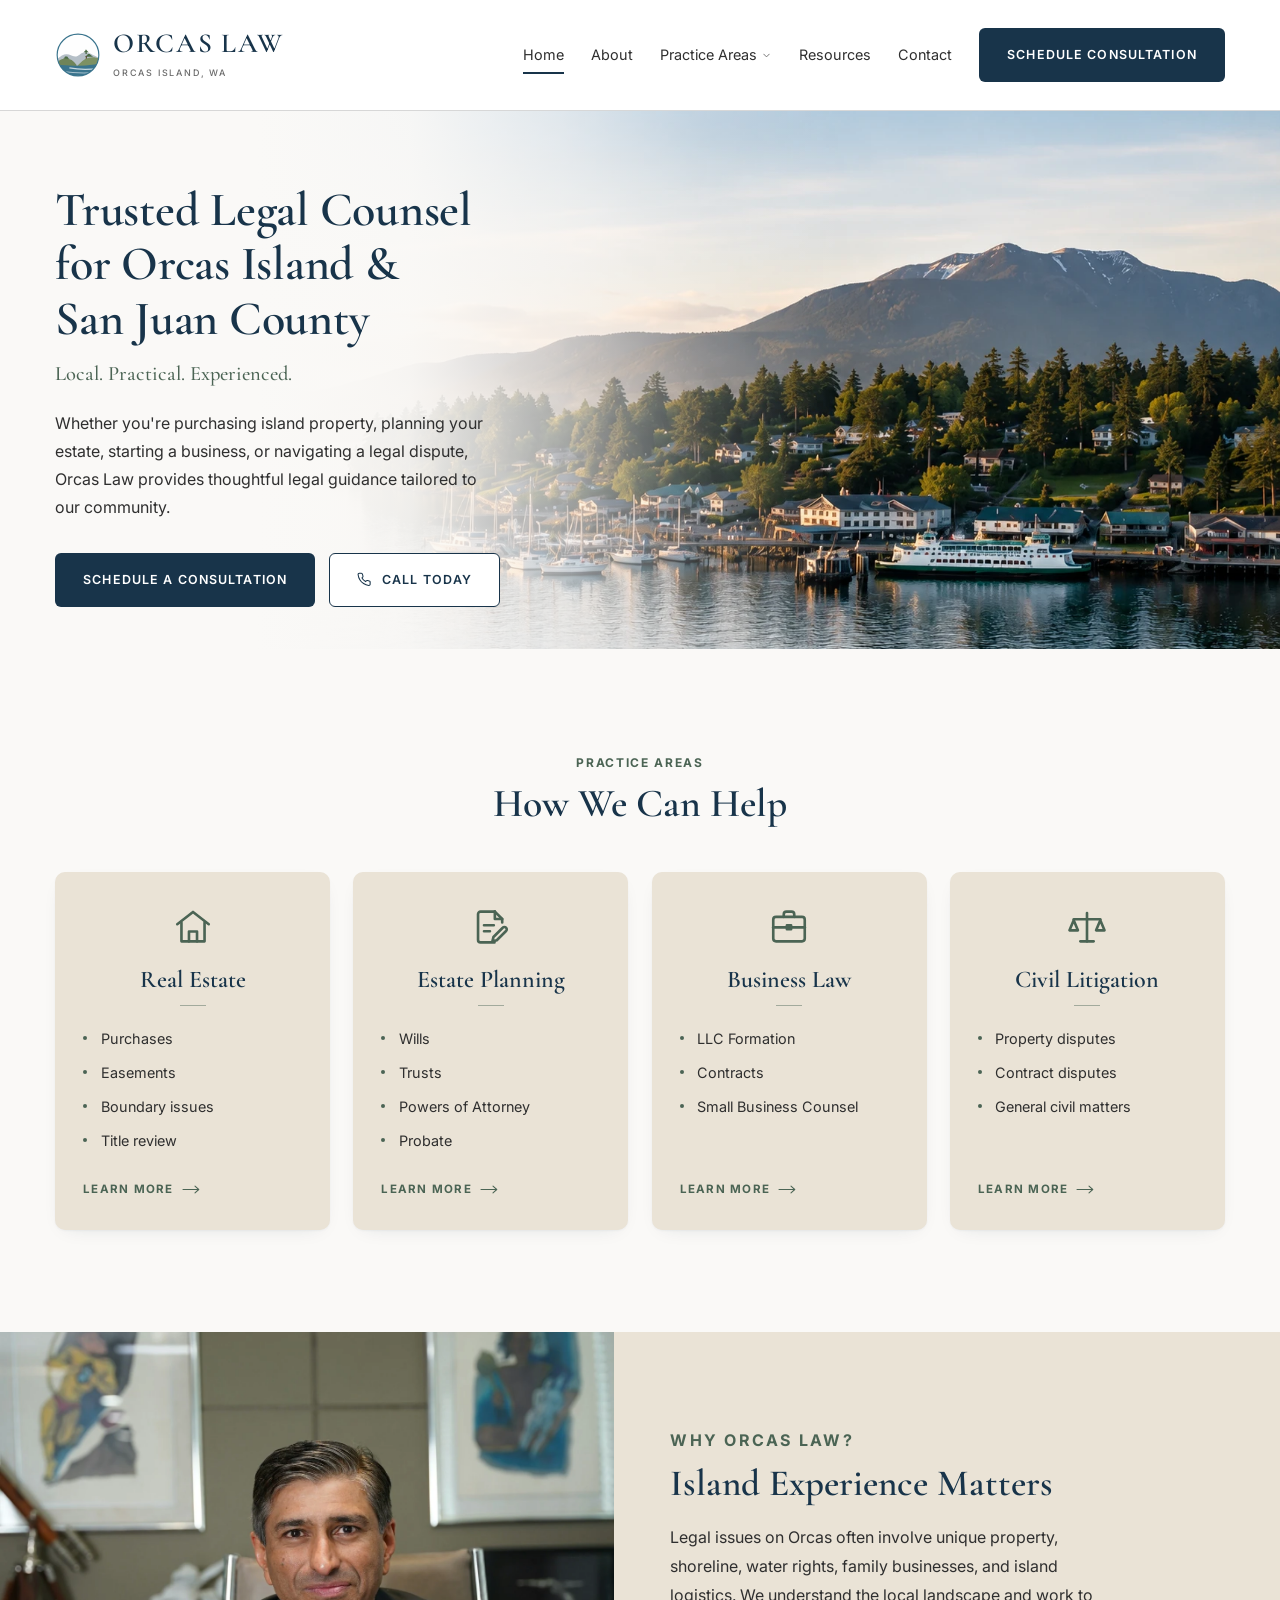
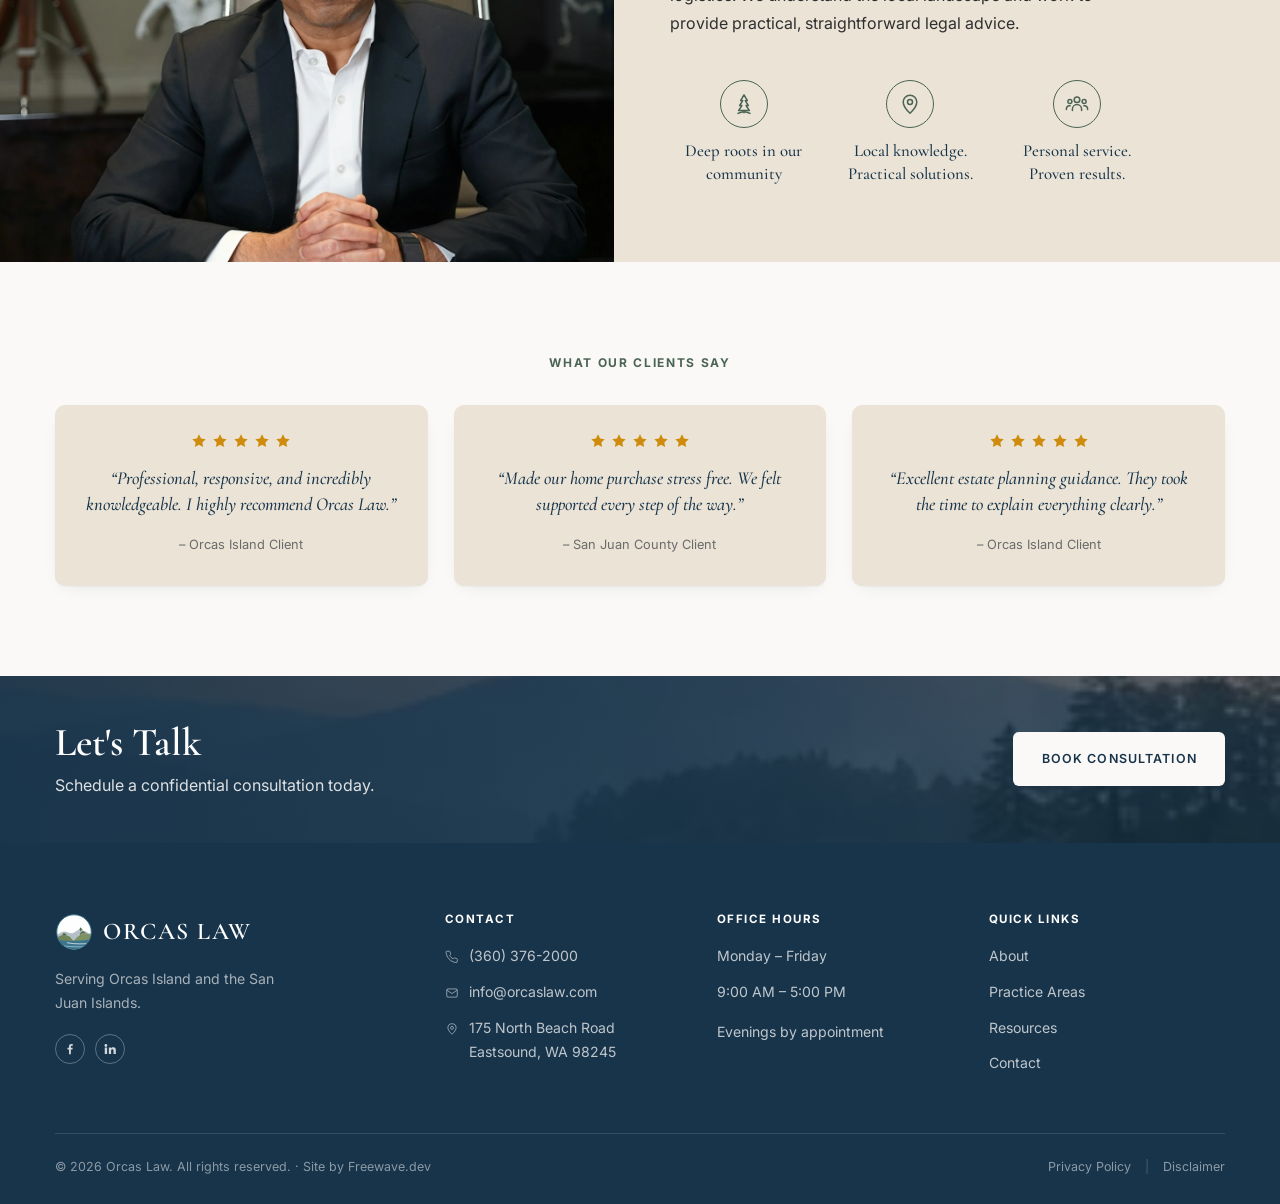
==== commit 55bae239: "Real hero photo + swap the attorney portrait to a man Hero: replaced the 594x374 comp crop with the " ====
--- a/index.html
+++ b/index.html
@@ -75,7 +75,7 @@
   <!-- ============ hero ============ -->
   <section class="hero">
     <div class="hero-media">
-      <img src="images/hero-eastsound-harbor.webp" alt="Eastsound harbor on Orcas Island, with moored boats and Mount Constitution beyond" fetchpriority="high" width="664" height="374">
+      <img src="images/hero-eastsound-harbor.webp" alt="Eastsound harbor on Orcas Island at golden hour — moored boats, the ferry at the dock, and Mount Constitution beyond" fetchpriority="high" width="1717" height="916">
     </div>
     <div class="container">
       <div class="hero-inner">
@@ -174,7 +174,7 @@
   <!-- ============ why orcas law ============ -->
   <section class="why" id="why">
     <div class="why-media reveal">
-      <img src="images/attorney-portrait.webp" alt="An Orcas Law attorney at their desk in the firm's Eastsound office" loading="lazy" width="490" height="298">
+      <img src="images/attorney-portrait.webp" alt="An Orcas Law attorney at the firm's Eastsound office" loading="lazy" width="1400" height="2100">
     </div>
     <div class="why-body reveal">
       <p class="eyebrow">Why Orcas Law?</p>
--- a/styles.css
+++ b/styles.css
@@ -166,6 +166,9 @@
 .why-media{position:relative;min-height:300px;overflow:hidden}
 .why-media img{
   position:absolute;inset:0;width:100%;height:100%;object-fit:cover;
+  /* the source is a tall portrait but this slot is landscape — bias up so the
+     face stays in frame instead of being cropped off the top */
+  object-position:50% 46%;
   transition:transform .7s var(--ease);   /* brief: slight image zoom on hover */
 }
 .why-media:hover img{transform:scale(1.04)}
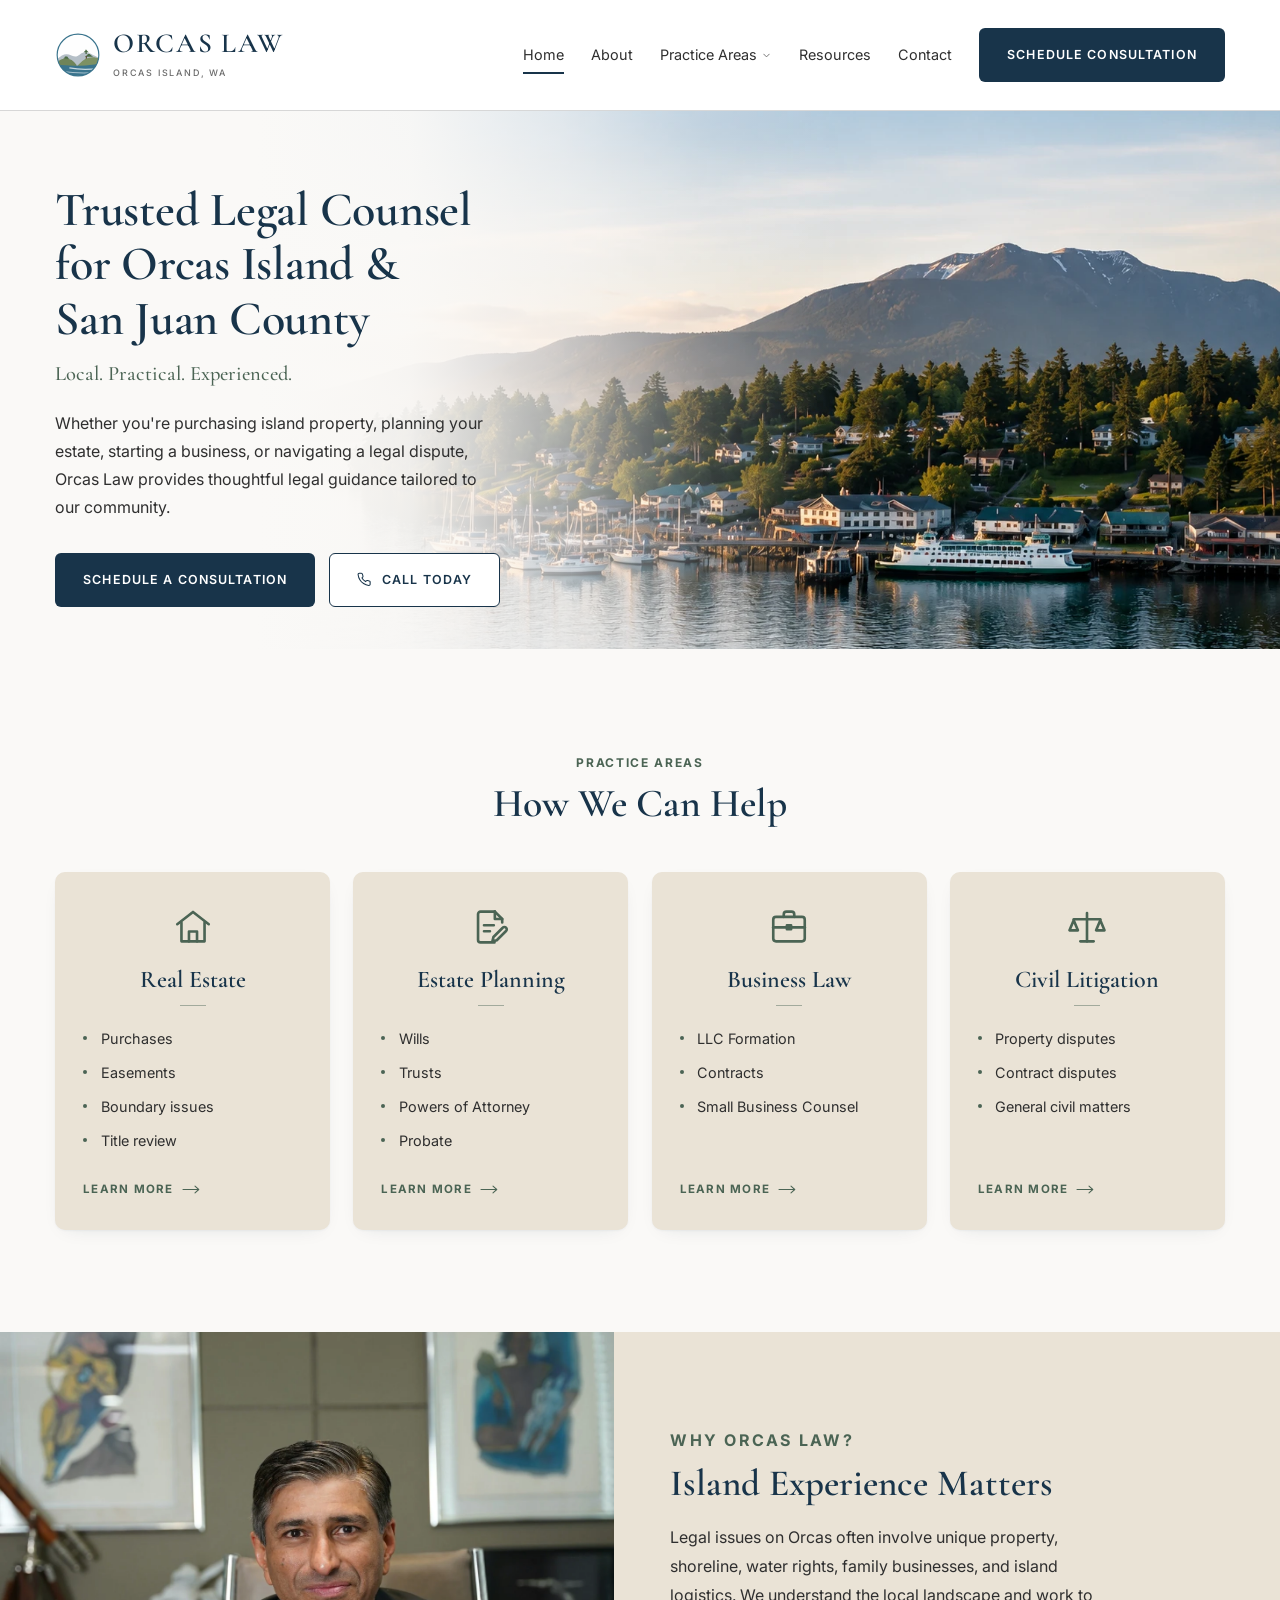
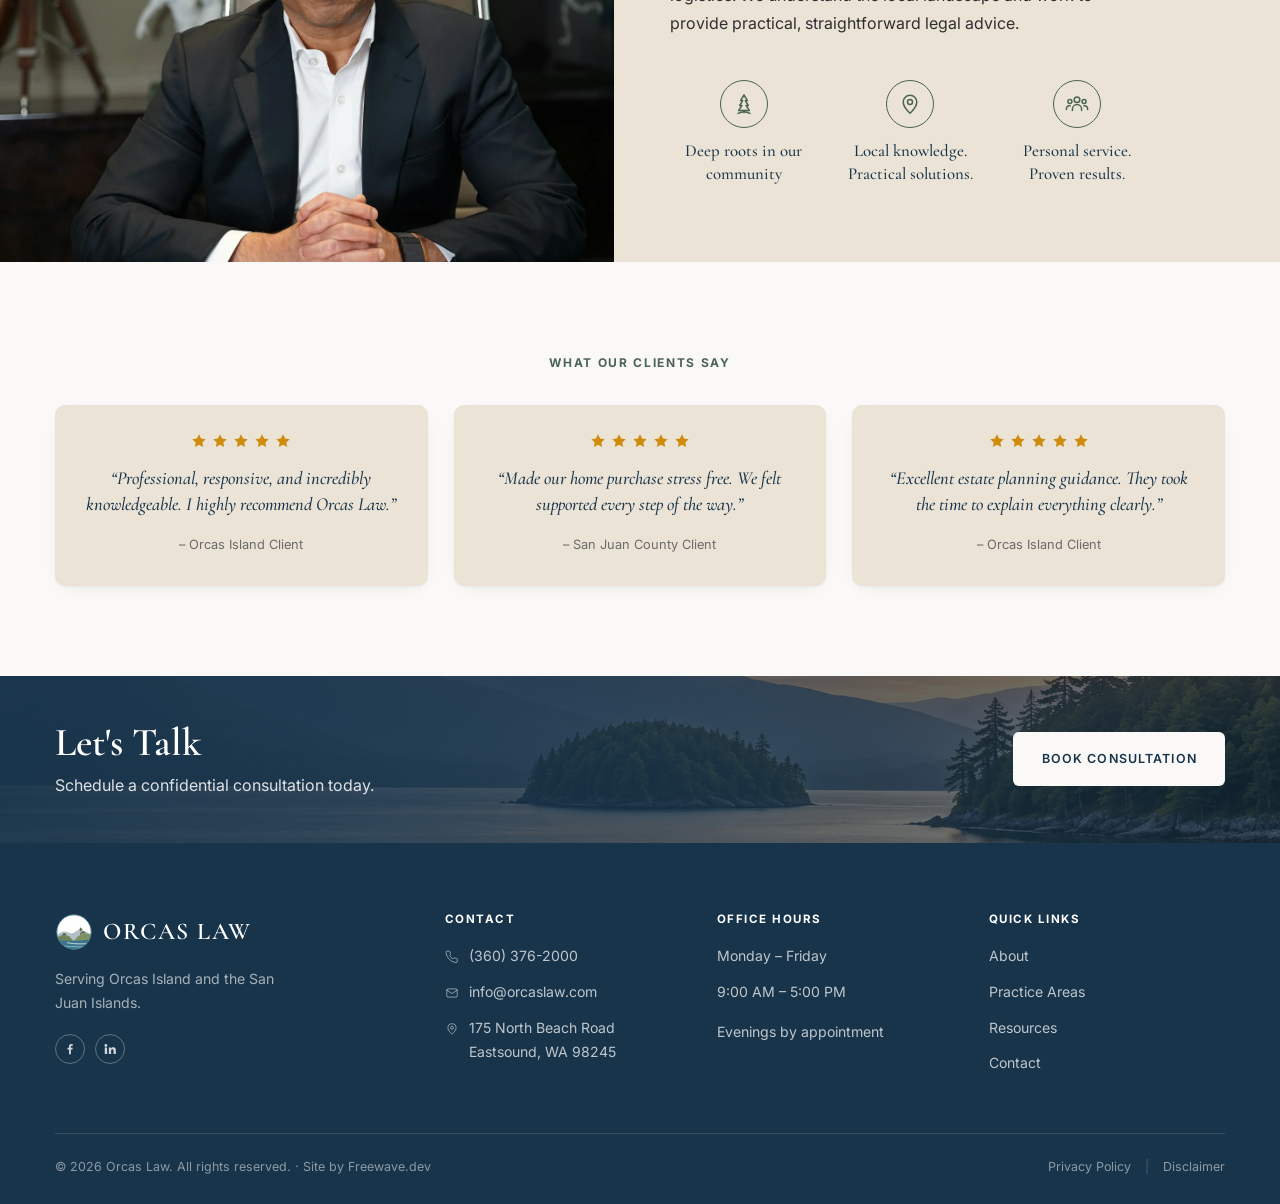
==== commit e8103614: "Real CTA band photo, and the local poppies on the About page CTA band: replaced the 300x108 salvaged" ====
--- a/index.html
+++ b/index.html
@@ -250,7 +250,7 @@
   <!-- ============ cta ============ -->
   <section class="cta" id="contact">
     <div class="cta-media">
-      <img src="images/cta-islands-dusk.webp" alt="" aria-hidden="true" loading="lazy" width="300" height="108">
+      <img src="images/cta-islands-dusk.webp" alt="" aria-hidden="true" loading="lazy" width="1717" height="916">
     </div>
     <div class="container">
       <div class="cta-body reveal">
--- a/styles.css
+++ b/styles.css
@@ -203,7 +203,9 @@
 /* ---------- cta ---------- */
 .cta{position:relative;background:var(--navy);overflow:hidden;isolation:isolate}
 .cta-media{position:absolute;inset:0;z-index:0}
-.cta-media img{width:100%;height:100%;object-fit:cover}
+/* this band is a ~10:1 letterbox, so only a thin slice of the photo shows —
+   bias down to the islet and waterline rather than empty sky */
+.cta-media img{width:100%;height:100%;object-fit:cover;object-position:50% 57%}
 .cta-media::after{
   content:'';position:absolute;inset:0;
   background:linear-gradient(90deg,rgba(24,52,74,.9) 0%,rgba(24,52,74,.74) 45%,rgba(24,52,74,.56) 100%);
@@ -257,6 +259,14 @@
 .page-head .eyebrow{color:#9db19a}
 .page-body{padding:clamp(56px,6vw,88px) 0 clamp(64px,7vw,104px);background:var(--offwhite)}
 .prose{max-width:660px}
+/* stub pages: prose left, a supporting island photo alongside */
+.about-grid{display:grid;grid-template-columns:minmax(0,1fr) 400px;gap:clamp(32px,4vw,64px);align-items:start}
+.side-figure{position:sticky;top:calc(clamp(76px,8.6vw,124px) + 28px)}
+.side-figure img{width:100%;height:auto;border-radius:var(--r-card);box-shadow:var(--shadow-card)}
+.side-figure figcaption{
+  font-family:var(--serif);font-style:italic;font-size:1rem;color:var(--muted);
+  margin-top:.8rem;text-align:center;
+}
 .prose h2{font-size:1.75rem;margin:2.2rem 0 .7rem}
 .prose h2:first-child{margin-top:0}
 .prose p{margin-bottom:1rem;font-size:1rem;line-height:1.8}
@@ -273,6 +283,9 @@
 @media(max-width:980px){
   .grid-4{grid-template-columns:repeat(2,1fr)}
   .why-body{padding:56px 28px}
+  /* stacked: unstick the figure so it doesn't float oddly against the prose */
+  .about-grid{grid-template-columns:1fr;gap:40px}
+  .side-figure{position:static;max-width:480px}
 }
 @media(max-width:900px){
   .nav-links{
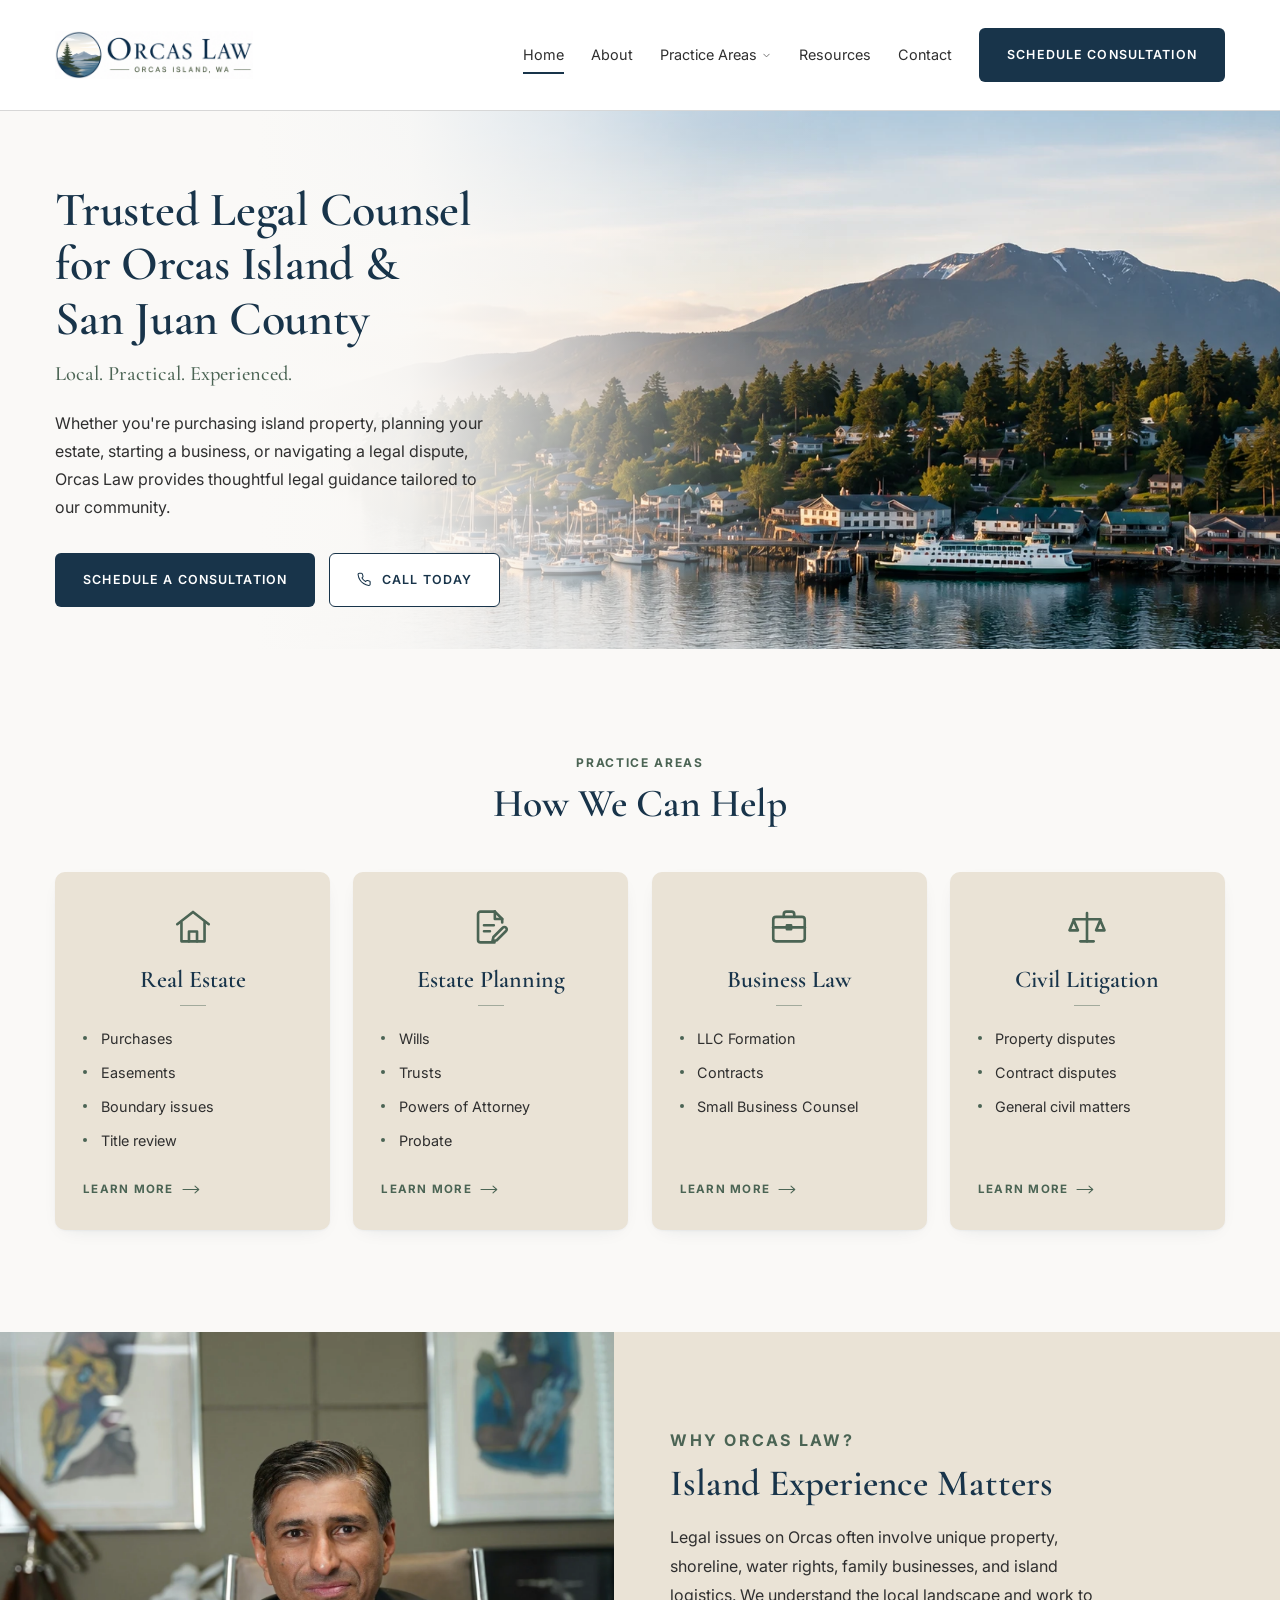
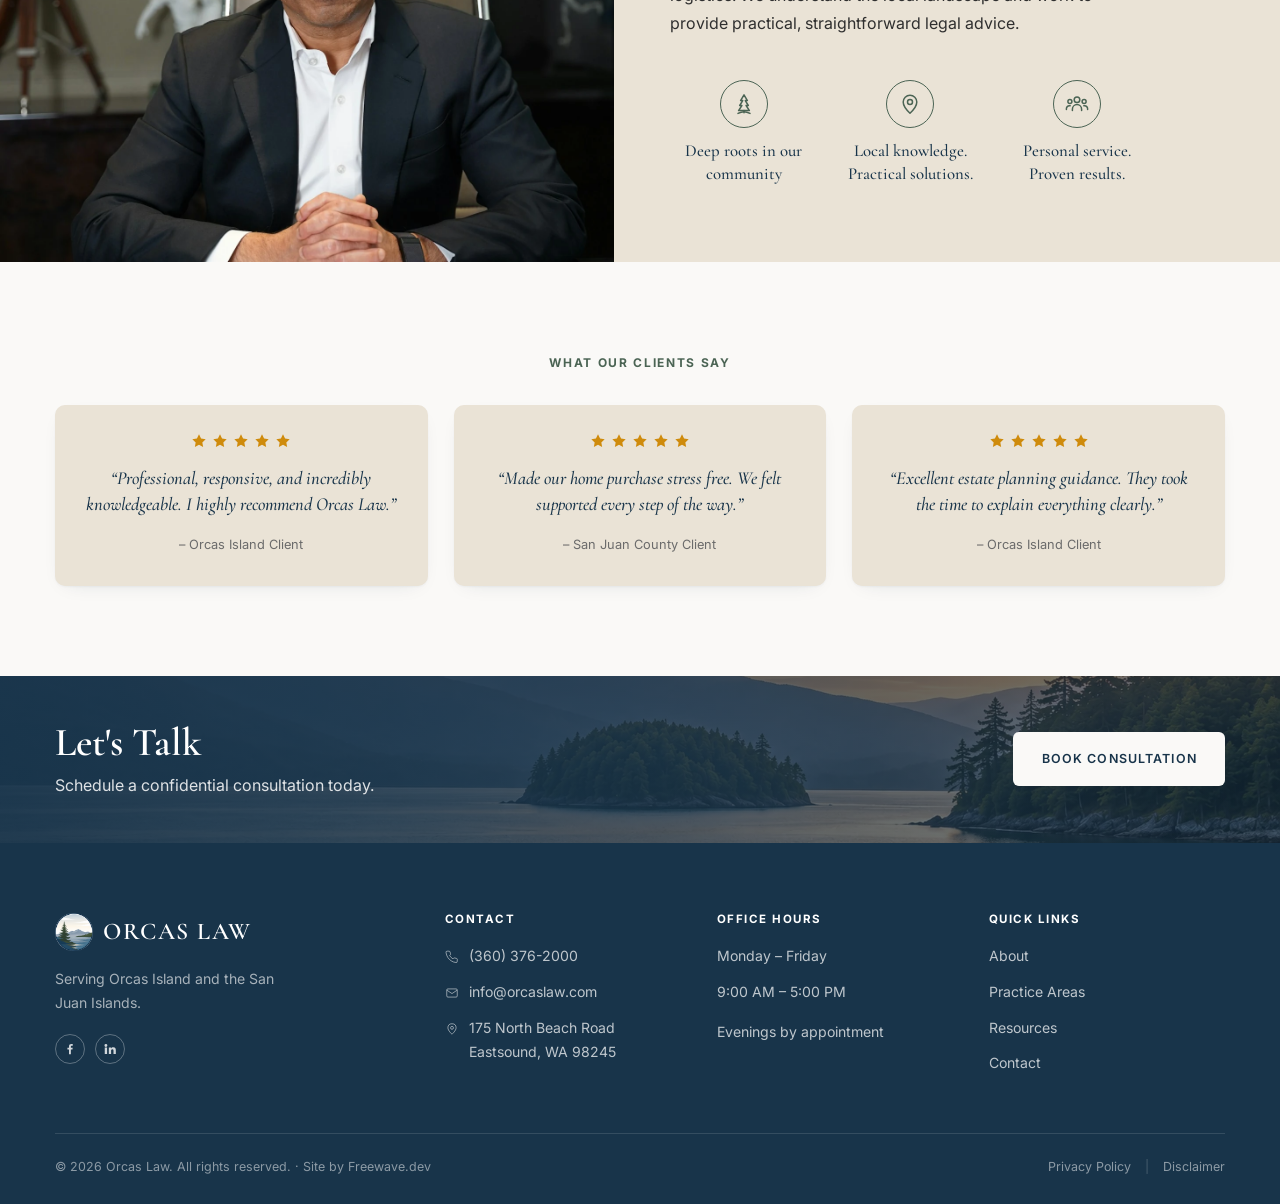
==== commit 40c44475: "Real logo lockup, and rename all media for the client's portal Logo: the supplied Logo.png replaces " ====
--- a/index.html
+++ b/index.html
@@ -9,13 +9,14 @@
 <meta property="og:description" content="Local, practical, experienced legal guidance for Orcas Island: real estate, estate planning, business law, and civil litigation.">
 <meta property="og:type" content="website">
 <meta property="og:url" content="https://l2u4k7.freewave.dev/">
-<meta property="og:image" content="https://l2u4k7.freewave.dev/images/og-image.jpg">
+<meta property="og:image" content="https://l2u4k7.freewave.dev/images/og-image-social-share-preview.jpg">
 <meta property="og:image:type" content="image/jpeg">
 <meta property="og:image:width" content="1200">
 <meta property="og:image:height" content="630">
 <meta name="twitter:card" content="summary_large_image">
-<meta name="twitter:image" content="https://l2u4k7.freewave.dev/images/og-image.jpg">
-<link rel="icon" href="/favicon.svg" type="image/svg+xml">
+<meta name="twitter:image" content="https://l2u4k7.freewave.dev/images/og-image-social-share-preview.jpg">
+<link rel="icon" href="/favicon.png" type="image/png">
+<link rel="apple-touch-icon" href="/favicon.png">
 <link rel="preconnect" href="https://fonts.googleapis.com">
 <link rel="preconnect" href="https://fonts.gstatic.com" crossorigin>
 <link href="https://fonts.googleapis.com/css2?family=Cormorant+Garamond:ital,wght@0,500;0,600;1,500;1,600&family=Inter:wght@400;500;600;700&display=swap" rel="stylesheet">
@@ -31,26 +32,7 @@
 <header class="site-header">
   <div class="container nav">
     <a class="brand" href="/" aria-label="Orcas Law — home">
-      <svg class="mark" viewBox="0 0 64 64" aria-hidden="true">
-        <defs><clipPath id="oc"><circle cx="32" cy="32" r="29"/></clipPath></defs>
-        <circle cx="32" cy="32" r="29" fill="#fefefe"/>
-        <g clip-path="url(#oc)">
-          <path d="M0 40c6-5 11-9 16-9s7 3 12 3 8-6 14-6 12 5 22 9v26H0Z" fill="#b5bfc7"/>
-          <path d="M43 24c1.4 2 2.6 3.2 4.2 4h-3v2.6h4c1.6 1.6 3 2.8 5.4 3.9H41.6c1.8-1.1 3.2-2.3 4.4-3.9h-3.6V28h-2.6c1.5-.9 2.7-2 3.2-4Z" fill="#4a6b45"/>
-          <path d="M42.8 33.5h1.6v6h-1.6Z" fill="#5c4a33"/>
-          <path d="M34 44c5-6 12-9 18-9s10 2 12 3v10H30Z" fill="#7d9163"/>
-          <path d="M17 34c1.1 1.6 2 2.5 3.2 3.1h-2.3v2h3c1.2 1.2 2.3 2.2 4.1 3H12.9c1.4-.8 2.5-1.8 3.4-3h-2.8v-2h-2c1.1-.7 2-1.5 2.4-3.1Z" fill="#4a6b45"/>
-          <path d="M0 46c4-6 9-9 15-9s11 3 15 9v8H0Z" fill="#6f8459"/>
-          <path d="M0 45c8 1 16 2 26 2s24-1 38-3v20H0Z" fill="#3a748d"/>
-          <path d="M20 50c8 1.5 14 2 22 2s16-.6 22-1.4" stroke="#e9f1f4" stroke-width="1.6" fill="none" opacity=".8"/>
-          <path d="M10 55c10 1.4 20 2 30 2s18-.5 24-1.1" stroke="#e9f1f4" stroke-width="1.4" fill="none" opacity=".6"/>
-        </g>
-        <circle cx="32" cy="32" r="29" fill="none" stroke="#3a748d" stroke-width="1.6"/>
-      </svg>
-      <span>
-        <span class="wordmark">Orcas Law</span>
-        <span class="sub">Orcas Island, WA</span>
-      </span>
+      <img class="brand-logo" src="images/logo-orcas-law.png" alt="Orcas Law — Orcas Island, WA" width="900" height="215">
     </a>
 
     <button class="nav-toggle" aria-label="Menu" aria-expanded="false" aria-controls="navlinks">
@@ -75,7 +57,7 @@
   <!-- ============ hero ============ -->
   <section class="hero">
     <div class="hero-media">
-      <img src="images/hero-eastsound-harbor.webp" alt="Eastsound harbor on Orcas Island at golden hour — moored boats, the ferry at the dock, and Mount Constitution beyond" fetchpriority="high" width="1717" height="916">
+      <img src="images/home-hero-eastsound-harbor.webp" alt="Eastsound harbor on Orcas Island at golden hour — moored boats, the ferry at the dock, and Mount Constitution beyond" fetchpriority="high" width="1717" height="916">
     </div>
     <div class="container">
       <div class="hero-inner">
@@ -174,7 +156,7 @@
   <!-- ============ why orcas law ============ -->
   <section class="why" id="why">
     <div class="why-media reveal">
-      <img src="images/attorney-portrait.webp" alt="An Orcas Law attorney at the firm's Eastsound office" loading="lazy" width="1400" height="2100">
+      <img src="images/about-attorney-portrait.webp" alt="An Orcas Law attorney at the firm's Eastsound office" loading="lazy" width="1400" height="2100">
     </div>
     <div class="why-body reveal">
       <p class="eyebrow">Why Orcas Law?</p>
@@ -250,7 +232,7 @@
   <!-- ============ cta ============ -->
   <section class="cta" id="contact">
     <div class="cta-media">
-      <img src="images/cta-islands-dusk.webp" alt="" aria-hidden="true" loading="lazy" width="1717" height="916">
+      <img src="images/home-lets-talk-islands-at-dusk.webp" alt="" aria-hidden="true" loading="lazy" width="1717" height="916">
     </div>
     <div class="container">
       <div class="cta-body reveal">
@@ -269,22 +251,7 @@
     <div class="footer-top">
       <div class="footer-brand">
         <div class="name">
-          <svg class="mark" viewBox="0 0 64 64" aria-hidden="true">
-            <defs><clipPath id="ocf"><circle cx="32" cy="32" r="29"/></clipPath></defs>
-            <circle cx="32" cy="32" r="29" fill="#fefefe"/>
-            <g clip-path="url(#ocf)">
-              <path d="M0 40c6-5 11-9 16-9s7 3 12 3 8-6 14-6 12 5 22 9v26H0Z" fill="#b5bfc7"/>
-              <path d="M43 24c1.4 2 2.6 3.2 4.2 4h-3v2.6h4c1.6 1.6 3 2.8 5.4 3.9H41.6c1.8-1.1 3.2-2.3 4.4-3.9h-3.6V28h-2.6c1.5-.9 2.7-2 3.2-4Z" fill="#4a6b45"/>
-              <path d="M42.8 33.5h1.6v6h-1.6Z" fill="#5c4a33"/>
-              <path d="M34 44c5-6 12-9 18-9s10 2 12 3v10H30Z" fill="#7d9163"/>
-              <path d="M17 34c1.1 1.6 2 2.5 3.2 3.1h-2.3v2h3c1.2 1.2 2.3 2.2 4.1 3H12.9c1.4-.8 2.5-1.8 3.4-3h-2.8v-2h-2c1.1-.7 2-1.5 2.4-3.1Z" fill="#4a6b45"/>
-              <path d="M0 46c4-6 9-9 15-9s11 3 15 9v8H0Z" fill="#6f8459"/>
-              <path d="M0 45c8 1 16 2 26 2s24-1 38-3v20H0Z" fill="#3a748d"/>
-              <path d="M20 50c8 1.5 14 2 22 2s16-.6 22-1.4" stroke="#e9f1f4" stroke-width="1.6" fill="none" opacity=".8"/>
-              <path d="M10 55c10 1.4 20 2 30 2s18-.5 24-1.1" stroke="#e9f1f4" stroke-width="1.4" fill="none" opacity=".6"/>
-            </g>
-            <circle cx="32" cy="32" r="29" fill="none" stroke="#3a748d" stroke-width="1.6"/>
-          </svg>
+          <img class="mark" src="images/logo-orcas-law-mark.png" alt="" aria-hidden="true" width="512" height="512" loading="lazy">
           <span class="wordmark">Orcas Law</span>
         </div>
         <p>Serving Orcas Island and the San Juan Islands.</p>
--- a/styles.css
+++ b/styles.css
@@ -83,13 +83,9 @@
   border-bottom:1px solid var(--gray); /* brief: thin bottom border */
 }
 .nav{display:flex;align-items:center;justify-content:space-between;gap:24px;height:clamp(76px,8.6vw,124px)}
-.brand{display:flex;align-items:center;gap:.75rem;flex:none}
-.brand .mark{width:46px;height:46px;flex:none}
-.brand .wordmark{font-family:var(--serif);font-size:1.72rem;font-weight:600;color:var(--navy);letter-spacing:.06em;line-height:1;text-transform:uppercase}
-.brand .sub{
-  display:block;font-family:var(--sans);font-size:.56rem;font-weight:500;letter-spacing:.2em;
-  text-transform:uppercase;color:var(--muted);margin-top:5px;
-}
+.brand{display:flex;align-items:center;flex:none}
+/* the supplied logo is the full lockup — mark + wordmark + tagline in one file */
+.brand-logo{height:clamp(38px,3.7vw,54px);width:auto;flex:none}
 .nav-links{display:flex;align-items:center;gap:clamp(20px,2.1vw,30px)}
 .nav-links a:not(.btn){
   font-size:.9rem;font-weight:400;color:var(--charcoal);position:relative;padding:4px 0;white-space:nowrap;
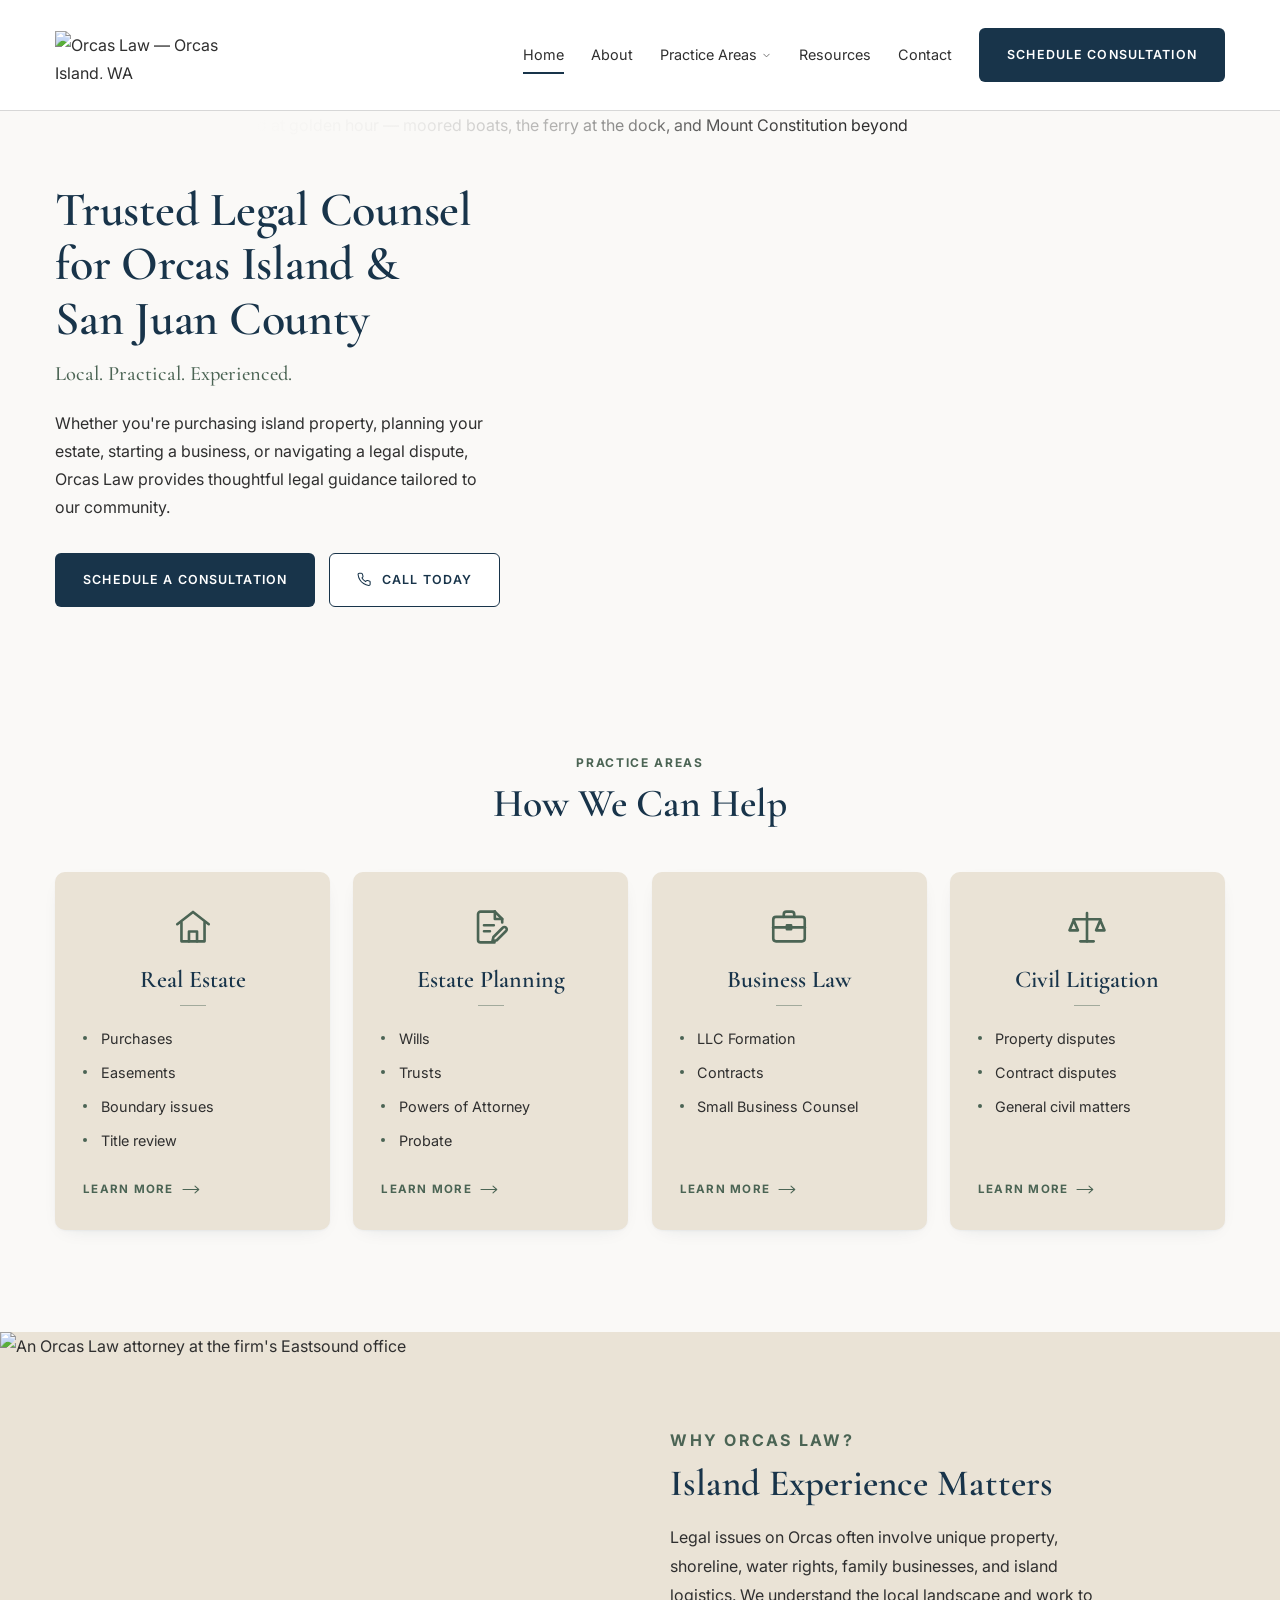
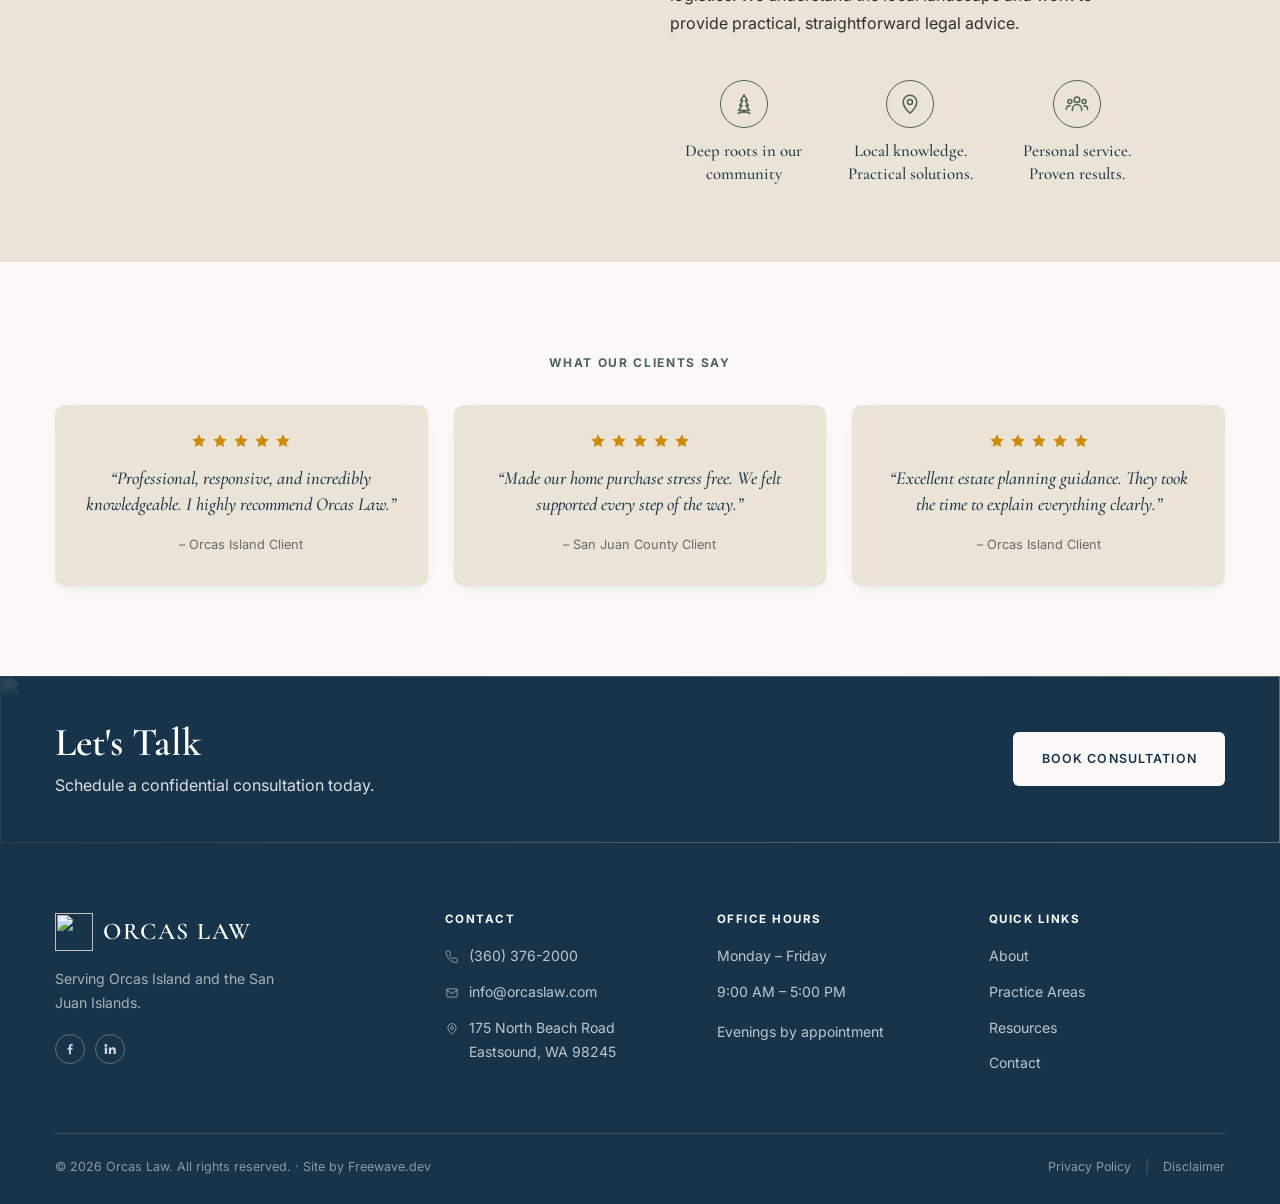
==== commit f8b9cebe: "Migrate images to R2 so they appear in the client's media library The portal's media browser lists R" ====
--- a/index.html
+++ b/index.html
@@ -9,12 +9,12 @@
 <meta property="og:description" content="Local, practical, experienced legal guidance for Orcas Island: real estate, estate planning, business law, and civil litigation.">
 <meta property="og:type" content="website">
 <meta property="og:url" content="https://l2u4k7.freewave.dev/">
-<meta property="og:image" content="https://l2u4k7.freewave.dev/images/og-image-social-share-preview.jpg">
+<meta property="og:image" content="https://media.freewave.dev/l2u4k7/images/og-image-social-share-preview.jpg">
 <meta property="og:image:type" content="image/jpeg">
 <meta property="og:image:width" content="1200">
 <meta property="og:image:height" content="630">
 <meta name="twitter:card" content="summary_large_image">
-<meta name="twitter:image" content="https://l2u4k7.freewave.dev/images/og-image-social-share-preview.jpg">
+<meta name="twitter:image" content="https://media.freewave.dev/l2u4k7/images/og-image-social-share-preview.jpg">
 <link rel="icon" href="/favicon.png" type="image/png">
 <link rel="apple-touch-icon" href="/favicon.png">
 <link rel="preconnect" href="https://fonts.googleapis.com">
@@ -32,7 +32,7 @@
 <header class="site-header">
   <div class="container nav">
     <a class="brand" href="/" aria-label="Orcas Law — home">
-      <img class="brand-logo" src="images/logo-orcas-law.png" alt="Orcas Law — Orcas Island, WA" width="900" height="215">
+      <img class="brand-logo" src="https://media.freewave.dev/l2u4k7/images/logo-orcas-law.webp" alt="Orcas Law — Orcas Island, WA" width="900" height="215">
     </a>
 
     <button class="nav-toggle" aria-label="Menu" aria-expanded="false" aria-controls="navlinks">
@@ -57,7 +57,7 @@
   <!-- ============ hero ============ -->
   <section class="hero">
     <div class="hero-media">
-      <img src="images/home-hero-eastsound-harbor.webp" alt="Eastsound harbor on Orcas Island at golden hour — moored boats, the ferry at the dock, and Mount Constitution beyond" fetchpriority="high" width="1717" height="916">
+      <img src="https://media.freewave.dev/l2u4k7/images/home-hero-eastsound-harbor.webp" alt="Eastsound harbor on Orcas Island at golden hour — moored boats, the ferry at the dock, and Mount Constitution beyond" fetchpriority="high" width="1717" height="916">
     </div>
     <div class="container">
       <div class="hero-inner">
@@ -156,7 +156,7 @@
   <!-- ============ why orcas law ============ -->
   <section class="why" id="why">
     <div class="why-media reveal">
-      <img src="images/about-attorney-portrait.webp" alt="An Orcas Law attorney at the firm's Eastsound office" loading="lazy" width="1400" height="2100">
+      <img src="https://media.freewave.dev/l2u4k7/images/about-attorney-portrait.webp" alt="An Orcas Law attorney at the firm's Eastsound office" loading="lazy" width="1280" height="1920">
     </div>
     <div class="why-body reveal">
       <p class="eyebrow">Why Orcas Law?</p>
@@ -232,7 +232,7 @@
   <!-- ============ cta ============ -->
   <section class="cta" id="contact">
     <div class="cta-media">
-      <img src="images/home-lets-talk-islands-at-dusk.webp" alt="" aria-hidden="true" loading="lazy" width="1717" height="916">
+      <img src="https://media.freewave.dev/l2u4k7/images/home-lets-talk-islands-at-dusk.webp" alt="" aria-hidden="true" loading="lazy" width="1717" height="916">
     </div>
     <div class="container">
       <div class="cta-body reveal">
@@ -251,7 +251,7 @@
     <div class="footer-top">
       <div class="footer-brand">
         <div class="name">
-          <img class="mark" src="images/logo-orcas-law-mark.png" alt="" aria-hidden="true" width="512" height="512" loading="lazy">
+          <img class="mark" src="https://media.freewave.dev/l2u4k7/images/logo-orcas-law-mark.webp" alt="" aria-hidden="true" width="512" height="512" loading="lazy">
           <span class="wordmark">Orcas Law</span>
         </div>
         <p>Serving Orcas Island and the San Juan Islands.</p>
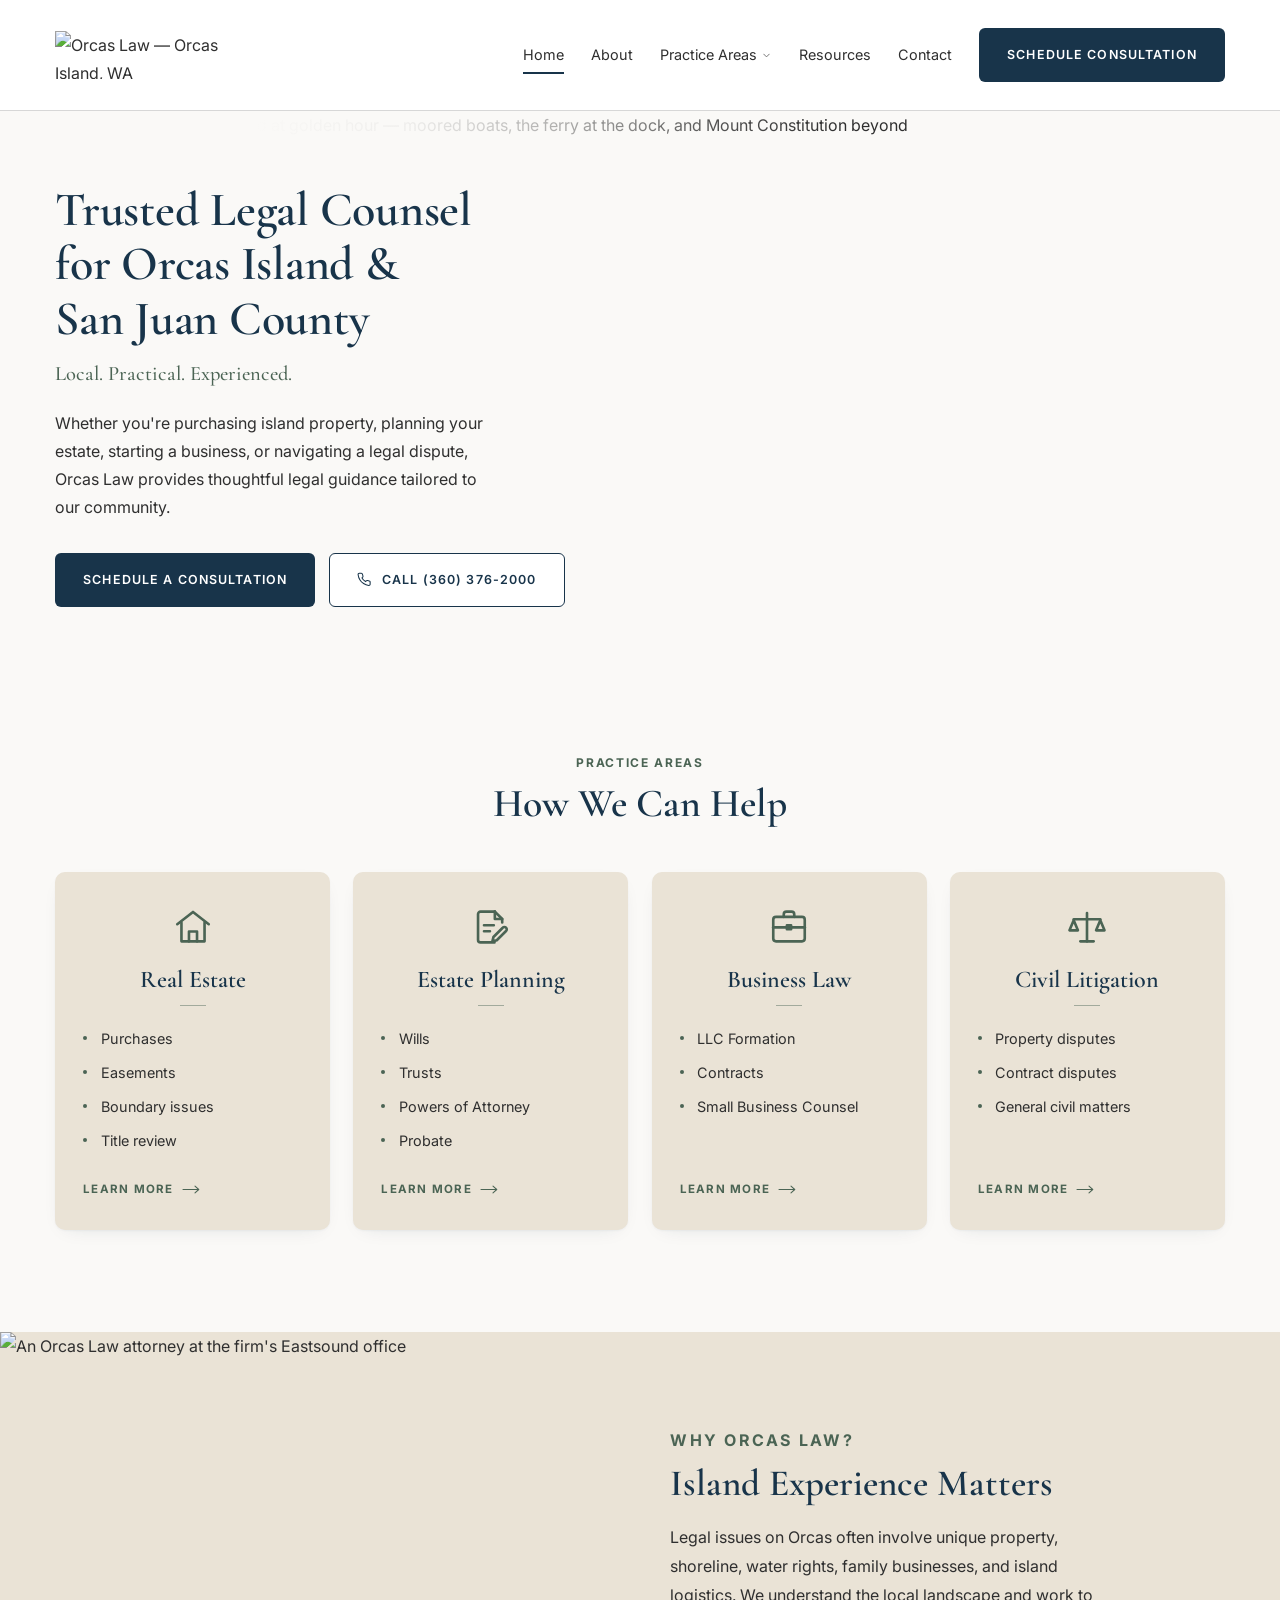
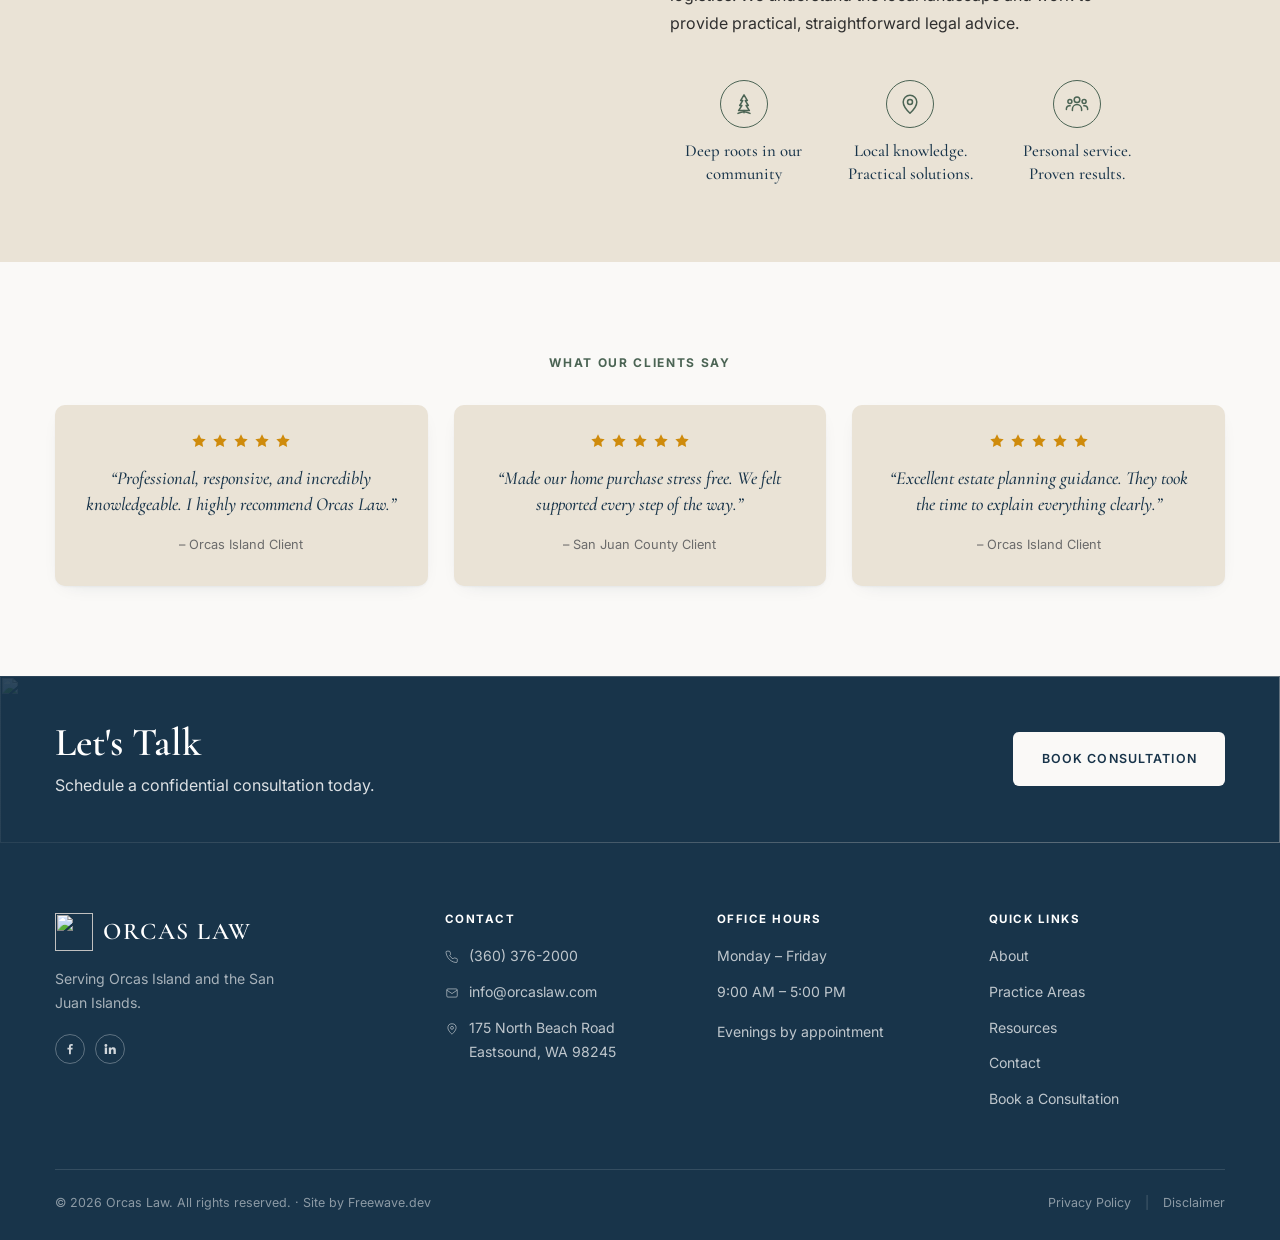
==== commit 8c9bbd0a: "Booking page, practice-area pages, contact page, real Resources content New pages: - book.html -- mo" ====
--- a/index.html
+++ b/index.html
@@ -34,20 +34,24 @@
     <a class="brand" href="/" aria-label="Orcas Law — home">
       <img class="brand-logo" src="https://media.freewave.dev/l2u4k7/images/logo-orcas-law.webp" alt="Orcas Law — Orcas Island, WA" width="900" height="215">
     </a>
-
     <button class="nav-toggle" aria-label="Menu" aria-expanded="false" aria-controls="navlinks">
       <svg viewBox="0 0 24 24" aria-hidden="true"><path d="M3 6h18M3 12h18M3 18h18" stroke-linecap="round"/></svg>
     </button>
-
     <nav class="nav-links" id="navlinks" aria-label="Primary">
       <a href="/" class="active">Home</a>
       <a href="about.html">About</a>
-      <a href="#practice">Practice Areas
-        <svg class="chev" viewBox="0 0 24 24" aria-hidden="true"><path d="m6 9 6 6 6-6" stroke-linecap="round" stroke-linejoin="round"/></svg>
-      </a>
+      <div class="has-dd">
+        <a href="/#practice" class="dd-parent" aria-haspopup="true">Practice Areas <svg class="chev" viewBox="0 0 24 24" aria-hidden="true"><path d="m6 9 6 6 6-6" stroke-linecap="round" stroke-linejoin="round"/></svg></a>
+        <div class="dd-menu">
+          <a href="real-estate.html">Real Estate</a>
+          <a href="estate-planning.html">Estate Planning</a>
+          <a href="business-law.html">Business Law</a>
+          <a href="civil-litigation.html">Civil Litigation</a>
+        </div>
+      </div>
       <a href="resources.html">Resources</a>
-      <a href="#contact">Contact</a>
-      <a href="#contact" class="btn btn-navy">Schedule Consultation</a>
+      <a href="contact.html">Contact</a>
+      <a href="book.html" class="btn btn-navy">Schedule Consultation</a>
     </nav>
   </div>
 </header>
@@ -65,10 +69,10 @@
         <p class="tagline">Local. Practical. Experienced.</p>
         <p class="hero-copy">Whether you're purchasing island property, planning your estate, starting a business, or navigating a legal dispute, Orcas Law provides thoughtful legal guidance tailored to our community.</p>
         <div class="hero-actions">
-          <a href="#contact" class="btn btn-navy">Schedule a Consultation</a>
+          <a href="book.html" class="btn btn-navy">Schedule a Consultation</a>
           <a href="tel:+13603762000" class="btn btn-ghost">
             <svg viewBox="0 0 24 24" fill="none" stroke="currentColor" stroke-width="1.7" aria-hidden="true"><path d="M21 16.5v3a2 2 0 0 1-2.2 2 19 19 0 0 1-8.3-3 18.5 18.5 0 0 1-5.7-5.7 19 19 0 0 1-3-8.4A2 2 0 0 1 3.8 2h3a2 2 0 0 1 2 1.7c.1.9.4 1.8.7 2.6a2 2 0 0 1-.5 2.1L8 9.5a15 15 0 0 0 5.7 5.7l1.1-1a2 2 0 0 1 2.1-.5c.8.3 1.7.6 2.6.7a2 2 0 0 1 1.7 2Z"/></svg>
-            Call Today
+            Call (360) 376-2000
           </a>
         </div>
       </div>
@@ -96,7 +100,7 @@
             <li>Boundary issues</li>
             <li>Title review</li>
           </ul>
-          <a class="learn" href="#contact">Learn More
+          <a class="learn" href="real-estate.html">Learn More
             <svg viewBox="0 0 24 12" aria-hidden="true"><path d="M0 6h21m0 0-5-4.5M21 6l-5 4.5" stroke-linecap="round" stroke-linejoin="round"/></svg>
           </a>
         </article>
@@ -113,7 +117,7 @@
             <li>Powers of Attorney</li>
             <li>Probate</li>
           </ul>
-          <a class="learn" href="#contact">Learn More
+          <a class="learn" href="estate-planning.html">Learn More
             <svg viewBox="0 0 24 12" aria-hidden="true"><path d="M0 6h21m0 0-5-4.5M21 6l-5 4.5" stroke-linecap="round" stroke-linejoin="round"/></svg>
           </a>
         </article>
@@ -129,7 +133,7 @@
             <li>Contracts</li>
             <li>Small Business Counsel</li>
           </ul>
-          <a class="learn" href="#contact">Learn More
+          <a class="learn" href="business-law.html">Learn More
             <svg viewBox="0 0 24 12" aria-hidden="true"><path d="M0 6h21m0 0-5-4.5M21 6l-5 4.5" stroke-linecap="round" stroke-linejoin="round"/></svg>
           </a>
         </article>
@@ -145,7 +149,7 @@
             <li>Contract disputes</li>
             <li>General civil matters</li>
           </ul>
-          <a class="learn" href="#contact">Learn More
+          <a class="learn" href="civil-litigation.html">Learn More
             <svg viewBox="0 0 24 12" aria-hidden="true"><path d="M0 6h21m0 0-5-4.5M21 6l-5 4.5" stroke-linecap="round" stroke-linejoin="round"/></svg>
           </a>
         </article>
@@ -239,7 +243,7 @@
         <h2>Let's Talk</h2>
         <p>Schedule a confidential consultation today.</p>
       </div>
-      <a href="tel:+13603762000" class="btn btn-cream">Book Consultation</a>
+      <a href="book.html" class="btn btn-cream">Book Consultation</a>
     </div>
   </section>
 
@@ -298,7 +302,8 @@
           <li><a href="about.html">About</a></li>
           <li><a href="#practice">Practice Areas</a></li>
           <li><a href="resources.html">Resources</a></li>
-          <li><a href="#contact">Contact</a></li>
+          <li><a href="contact.html">Contact</a></li>
+          <li><a href="book.html">Book a Consultation</a></li>
         </ul>
       </div>
     </div>
--- a/styles.css
+++ b/styles.css
@@ -23,6 +23,8 @@
 }
 
 *{margin:0;padding:0;box-sizing:border-box}
+/* author display values (grid/flex) must not defeat the hidden attribute */
+[hidden]{display:none!important}
 html{-webkit-text-size-adjust:100%;scroll-behavior:smooth}
 /* keep the sticky header from covering a section when an anchor link lands on it */
 section[id]{scroll-margin-top:clamp(76px,8.6vw,124px)}
@@ -325,3 +327,97 @@
   .reveal{opacity:1;transform:none}
   .why-media:hover img{transform:none}
 }
+
+/* ---------- nav dropdown (brief: "simple dropdown menus") ---------- */
+.has-dd{position:relative;display:inline-flex;align-items:center;align-self:stretch}
+.has-dd .chev{transition:transform .25s var(--ease)}
+.has-dd:hover .chev,.has-dd:focus-within .chev{transform:rotate(180deg)}
+.nav-links .dd-menu{
+  position:absolute;top:100%;left:50%;transform:translate(-50%,8px);
+  min-width:212px;background:#fff;border:1px solid var(--gray);border-radius:8px;
+  box-shadow:0 18px 40px -18px rgba(24,52,74,.28);padding:8px;
+  opacity:0;visibility:hidden;z-index:70;
+  transition:opacity .2s var(--ease),transform .2s var(--ease),visibility .2s;
+}
+.has-dd:hover .dd-menu,.has-dd:focus-within .dd-menu{opacity:1;visibility:visible;transform:translate(-50%,0)}
+.nav-links .dd-menu a{display:block;padding:.55rem .9rem;border-radius:5px;font-size:.9rem;white-space:nowrap}
+.nav-links .dd-menu a::after{display:none}
+.nav-links .dd-menu a:hover{background:var(--sand);color:var(--navy)}
+
+/* ---------- subpage two-column layout (booking / contact / practice) ---------- */
+.detail-grid{display:grid;grid-template-columns:minmax(0,1fr) minmax(300px,380px);gap:clamp(32px,4vw,64px);align-items:start}
+.side-card{background:var(--sand);border-radius:var(--r-card);padding:28px;box-shadow:var(--shadow-card)}
+.side-card h3{font-size:1.4rem;margin-bottom:.6rem}
+.side-card>p{font-size:.93rem;margin-bottom:1.1rem}
+.side-card .btn{width:100%;margin-bottom:1.1rem}
+.side-facts{list-style:none;display:grid;gap:.55rem;border-top:1px solid var(--sand-deep);padding-top:1rem}
+.side-facts li{font-size:.92rem;color:var(--charcoal)}
+.side-facts a:hover{color:var(--forest)}
+.xlinks{font-size:.9rem;color:var(--muted)}
+.xlinks a{color:var(--forest);text-decoration:underline;text-underline-offset:2px}
+.xlinks a:hover{color:var(--navy)}
+
+/* numbered steps */
+.steps{list-style:none;counter-reset:step;display:grid;gap:1.1rem;margin:0 0 1.2rem}
+.steps li{position:relative;padding-left:3.1rem;font-size:.97rem;line-height:1.7}
+.steps li::before{
+  counter-increment:step;content:counter(step);
+  position:absolute;left:0;top:.05em;width:34px;height:34px;
+  border:1.5px solid var(--forest);border-radius:50%;
+  display:flex;align-items:center;justify-content:center;
+  font-family:var(--serif);font-size:1.05rem;color:var(--forest);
+}
+.steps li strong{color:var(--navy)}
+
+/* ---------- forms ---------- */
+.form-card{background:#fff;border:1px solid var(--gray);border-radius:var(--r-card);padding:clamp(24px,3vw,40px);box-shadow:var(--shadow-card)}
+.form-grid{display:grid;gap:18px}
+.two-col{display:grid;grid-template-columns:1fr 1fr;gap:18px}
+.field label{display:block;font-size:.78rem;font-weight:600;letter-spacing:.04em;text-transform:uppercase;color:var(--navy);margin-bottom:.45rem}
+.field input,.field select,.field textarea{
+  width:100%;padding:.75rem .9rem;border:1px solid var(--gray);border-radius:var(--r-btn);
+  background:#fff;font:inherit;font-size:.95rem;color:var(--charcoal);
+  transition:border-color 200ms var(--ease);
+}
+.field input:focus,.field select:focus,.field textarea:focus{outline:none;border-color:var(--navy)}
+.field textarea{min-height:110px;resize:vertical}
+.slots{display:flex;flex-wrap:wrap;gap:10px}
+.slots label{position:relative;cursor:pointer}
+.slots input{position:absolute;opacity:0;pointer-events:none}
+.slots span{
+  display:inline-block;padding:.55rem 1rem;border:1px solid var(--gray);border-radius:var(--r-btn);
+  font-size:.9rem;background:#fff;transition:background 200ms,color 200ms,border-color 200ms;
+}
+.slots input:checked+span{background:var(--navy);color:#fff;border-color:var(--navy)}
+.slots input:focus-visible+span{outline:2px solid var(--forest);outline-offset:2px}
+.fine{font-size:.82rem;color:var(--muted);line-height:1.6}
+
+/* booking confirmation */
+.confirm{max-width:640px;margin:0 auto;text-align:center}
+.confirm .ok{
+  width:64px;height:64px;margin:0 auto 1.2rem;border:2px solid var(--forest);border-radius:50%;
+  display:flex;align-items:center;justify-content:center;color:var(--forest);
+}
+.confirm .ok svg{width:30px;height:30px;stroke:currentColor;fill:none;stroke-width:2.2;stroke-linecap:round;stroke-linejoin:round}
+.confirm h2{font-size:2.1rem}
+.confirm>p{margin-top:.8rem}
+.confirm dl{margin:1.6rem auto;display:grid;gap:.6rem;max-width:400px}
+.confirm dl div{display:flex;justify-content:space-between;gap:16px;border-bottom:1px solid var(--gray);padding-bottom:.55rem}
+.confirm dt{font-size:.78rem;font-weight:600;letter-spacing:.05em;text-transform:uppercase;color:var(--navy);white-space:nowrap}
+.confirm dd{font-size:.95rem;color:var(--charcoal);text-align:right}
+
+@media(max-width:980px){
+  .detail-grid{grid-template-columns:1fr}
+  .side-card{max-width:520px}
+}
+@media(max-width:900px){
+  .has-dd{display:block;align-self:auto;position:static}
+  .nav-links .dd-menu{
+    position:static;opacity:1;visibility:visible;transform:none;
+    border:0;box-shadow:none;background:transparent;padding:2px 0 6px;min-width:0;
+  }
+  .nav-links .dd-menu a{padding:9px 0 9px 16px;font-size:.88rem;color:var(--muted);border-bottom:0}
+}
+@media(max-width:680px){
+  .two-col{grid-template-columns:1fr}
+}
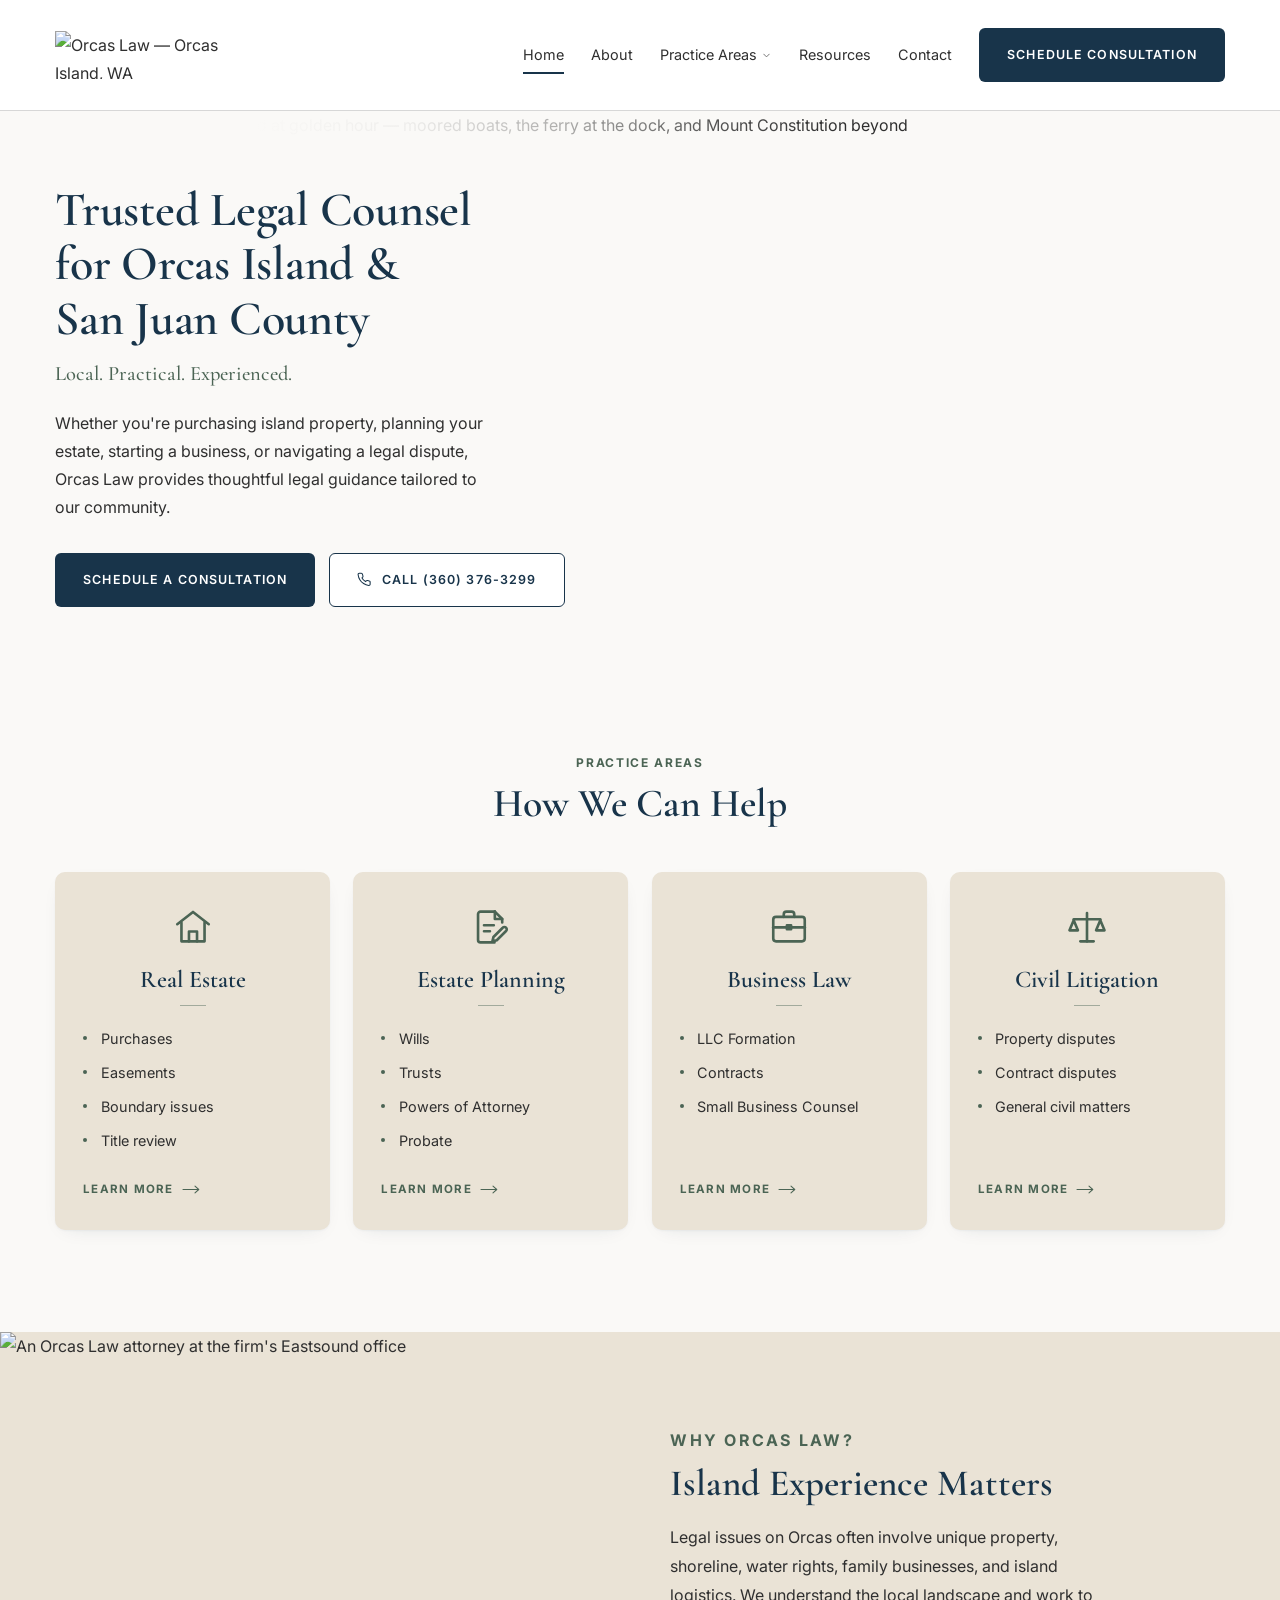
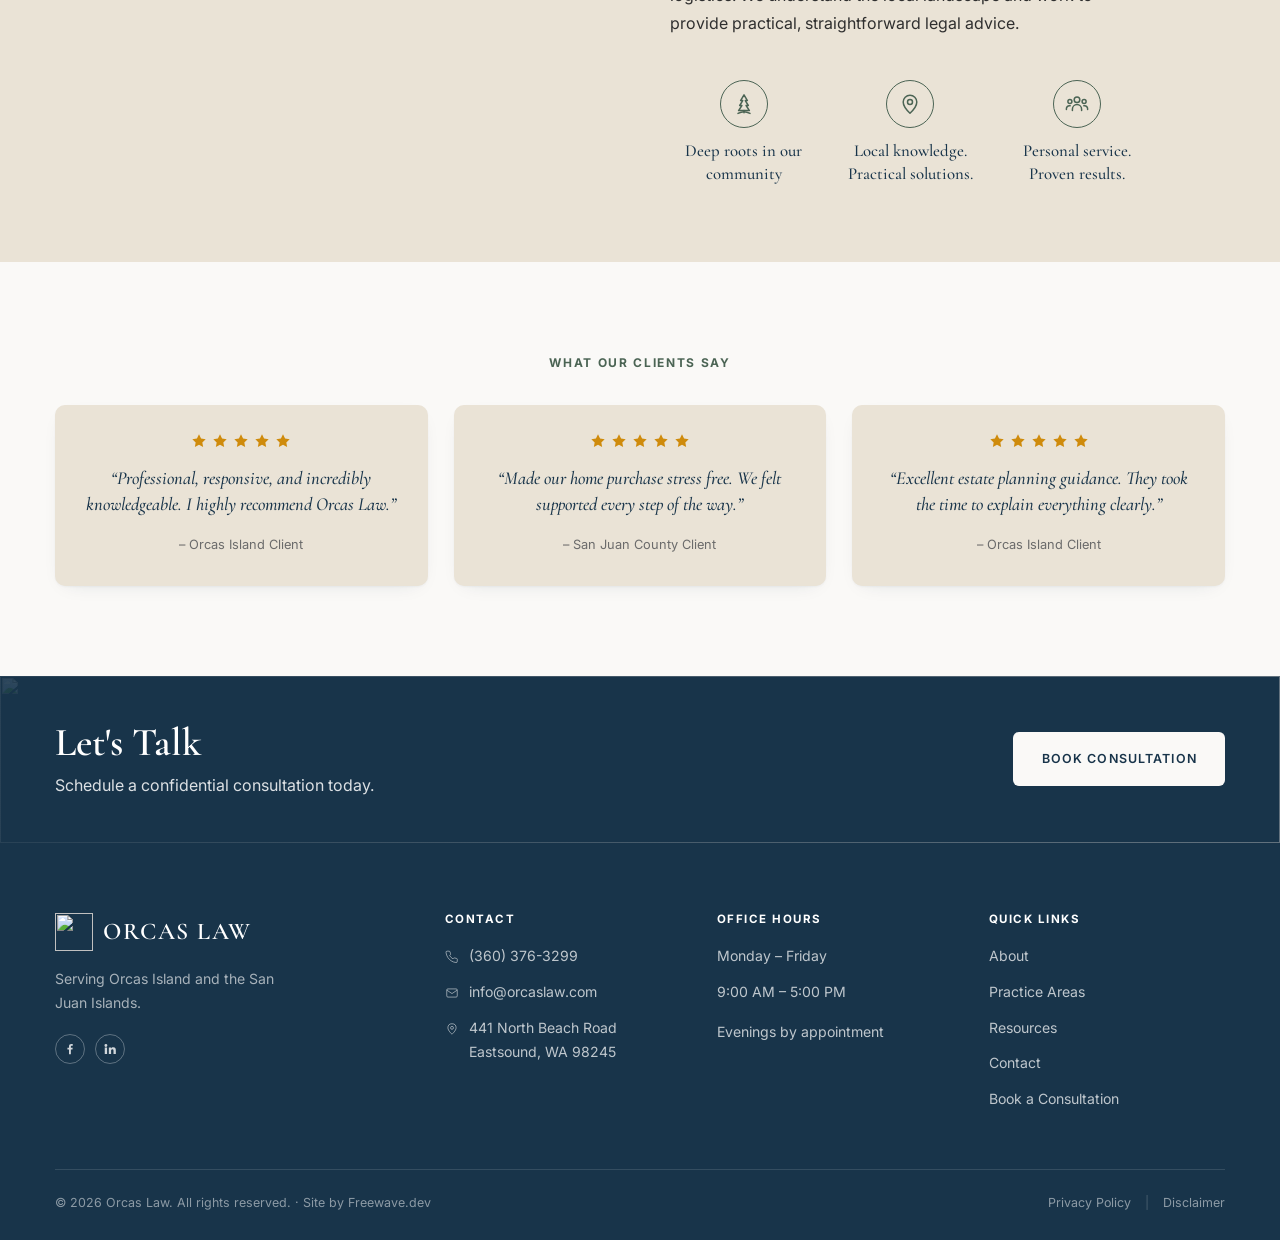
==== commit 4b1653d2: "Real contact info: (360) 376-3299, 441 North Beach Road Replaces the placeholder phone (360) 376-200" ====
--- a/index.html
+++ b/index.html
@@ -70,9 +70,9 @@
         <p class="hero-copy">Whether you're purchasing island property, planning your estate, starting a business, or navigating a legal dispute, Orcas Law provides thoughtful legal guidance tailored to our community.</p>
         <div class="hero-actions">
           <a href="book.html" class="btn btn-navy">Schedule a Consultation</a>
-          <a href="tel:+13603762000" class="btn btn-ghost">
+          <a href="tel:+13603763299" class="btn btn-ghost">
             <svg viewBox="0 0 24 24" fill="none" stroke="currentColor" stroke-width="1.7" aria-hidden="true"><path d="M21 16.5v3a2 2 0 0 1-2.2 2 19 19 0 0 1-8.3-3 18.5 18.5 0 0 1-5.7-5.7 19 19 0 0 1-3-8.4A2 2 0 0 1 3.8 2h3a2 2 0 0 1 2 1.7c.1.9.4 1.8.7 2.6a2 2 0 0 1-.5 2.1L8 9.5a15 15 0 0 0 5.7 5.7l1.1-1a2 2 0 0 1 2.1-.5c.8.3 1.7.6 2.6.7a2 2 0 0 1 1.7 2Z"/></svg>
-            Call (360) 376-2000
+            Call (360) 376-3299
           </a>
         </div>
       </div>
@@ -274,7 +274,7 @@
         <ul>
           <li>
             <svg viewBox="0 0 24 24" aria-hidden="true"><path d="M21 16.5v3a2 2 0 0 1-2.2 2 19 19 0 0 1-8.3-3 18.5 18.5 0 0 1-5.7-5.7 19 19 0 0 1-3-8.4A2 2 0 0 1 3.8 2h3a2 2 0 0 1 2 1.7c.1.9.4 1.8.7 2.6a2 2 0 0 1-.5 2.1L8 9.5a15 15 0 0 0 5.7 5.7l1.1-1a2 2 0 0 1 2.1-.5c.8.3 1.7.6 2.6.7a2 2 0 0 1 1.7 2Z"/></svg>
-            <a href="tel:+13603762000">(360) 376-2000</a>
+            <a href="tel:+13603763299">(360) 376-3299</a>
           </li>
           <li>
             <svg viewBox="0 0 24 24" aria-hidden="true"><rect x="3" y="5" width="18" height="14" rx="2"/><path d="m3 7 9 6 9-6"/></svg>
@@ -282,7 +282,7 @@
           </li>
           <li>
             <svg viewBox="0 0 24 24" aria-hidden="true"><path d="M12 21s-7-6.2-7-11a7 7 0 0 1 14 0c0 4.8-7 11-7 11Z"/><circle cx="12" cy="10" r="2.5"/></svg>
-            <span>175 North Beach Road<br>Eastsound, WA 98245</span>
+            <span>441 North Beach Road<br>Eastsound, WA 98245</span>
           </li>
         </ul>
       </div>
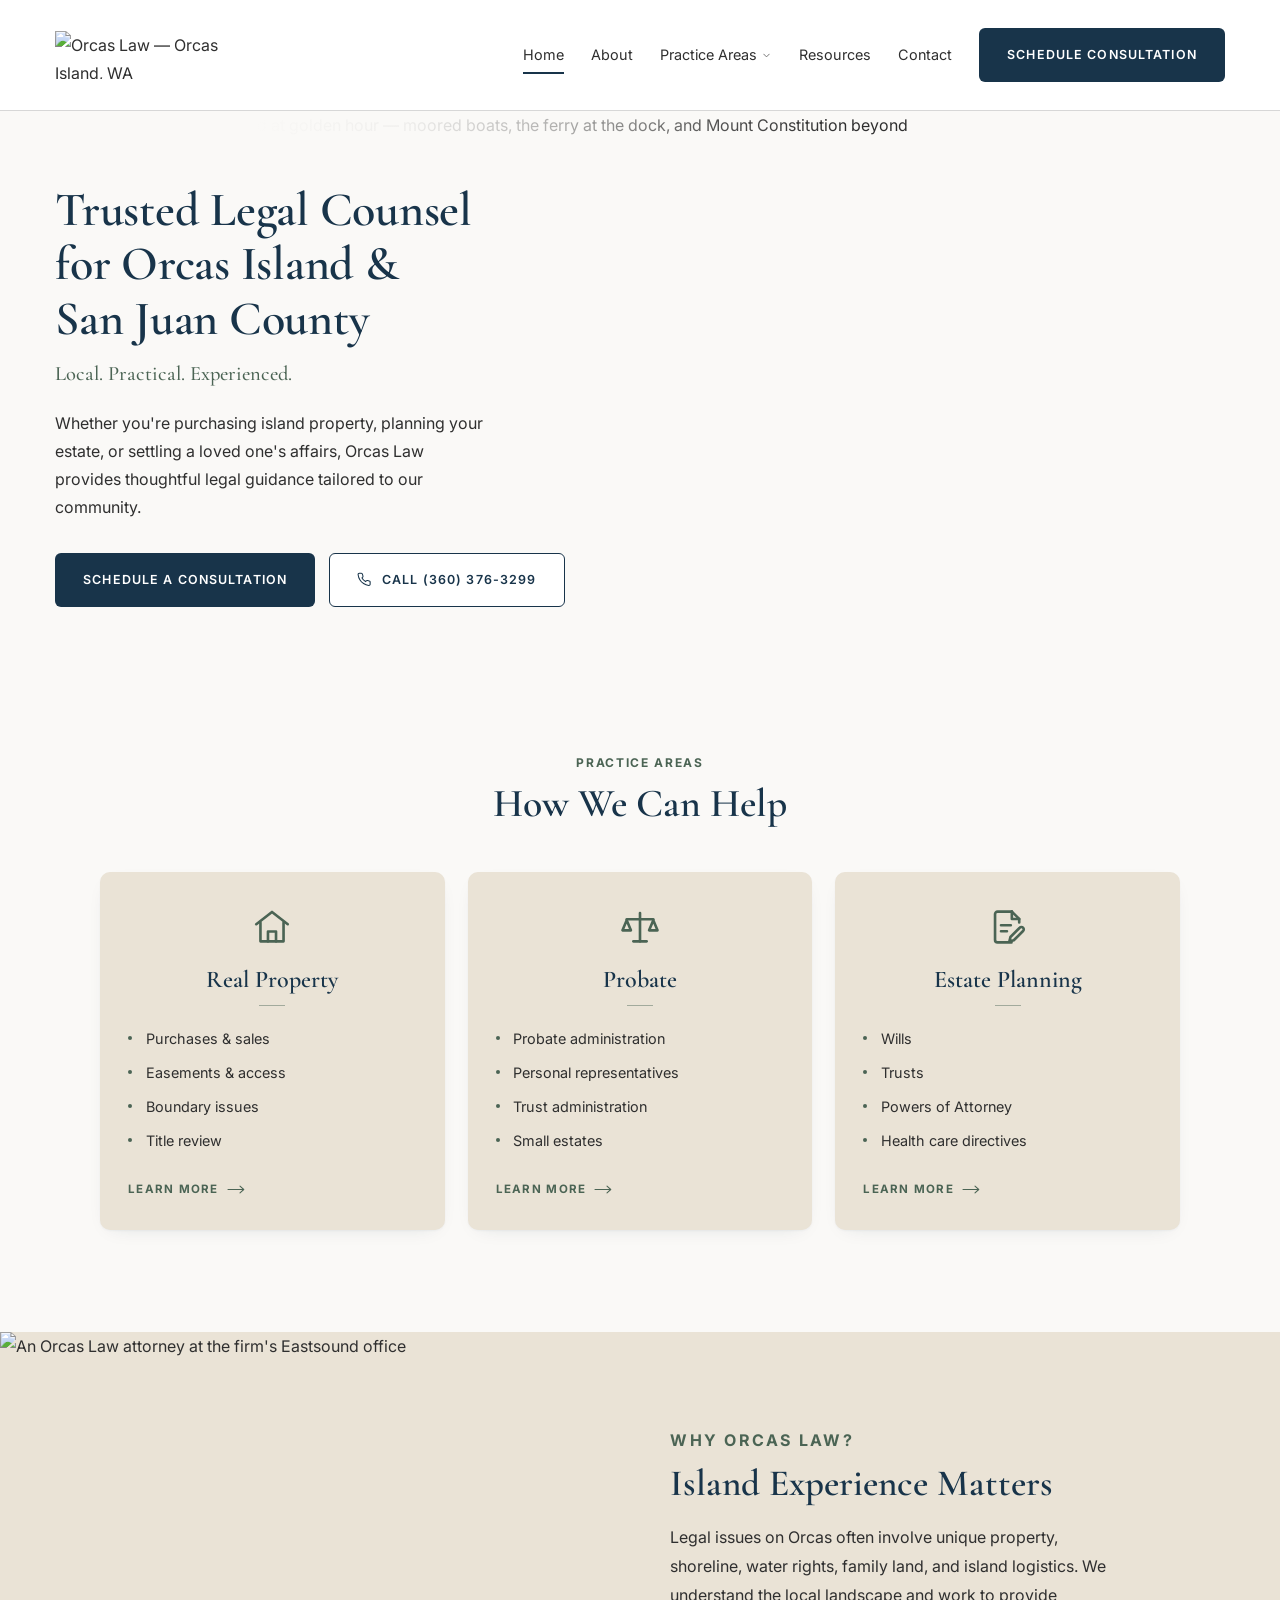
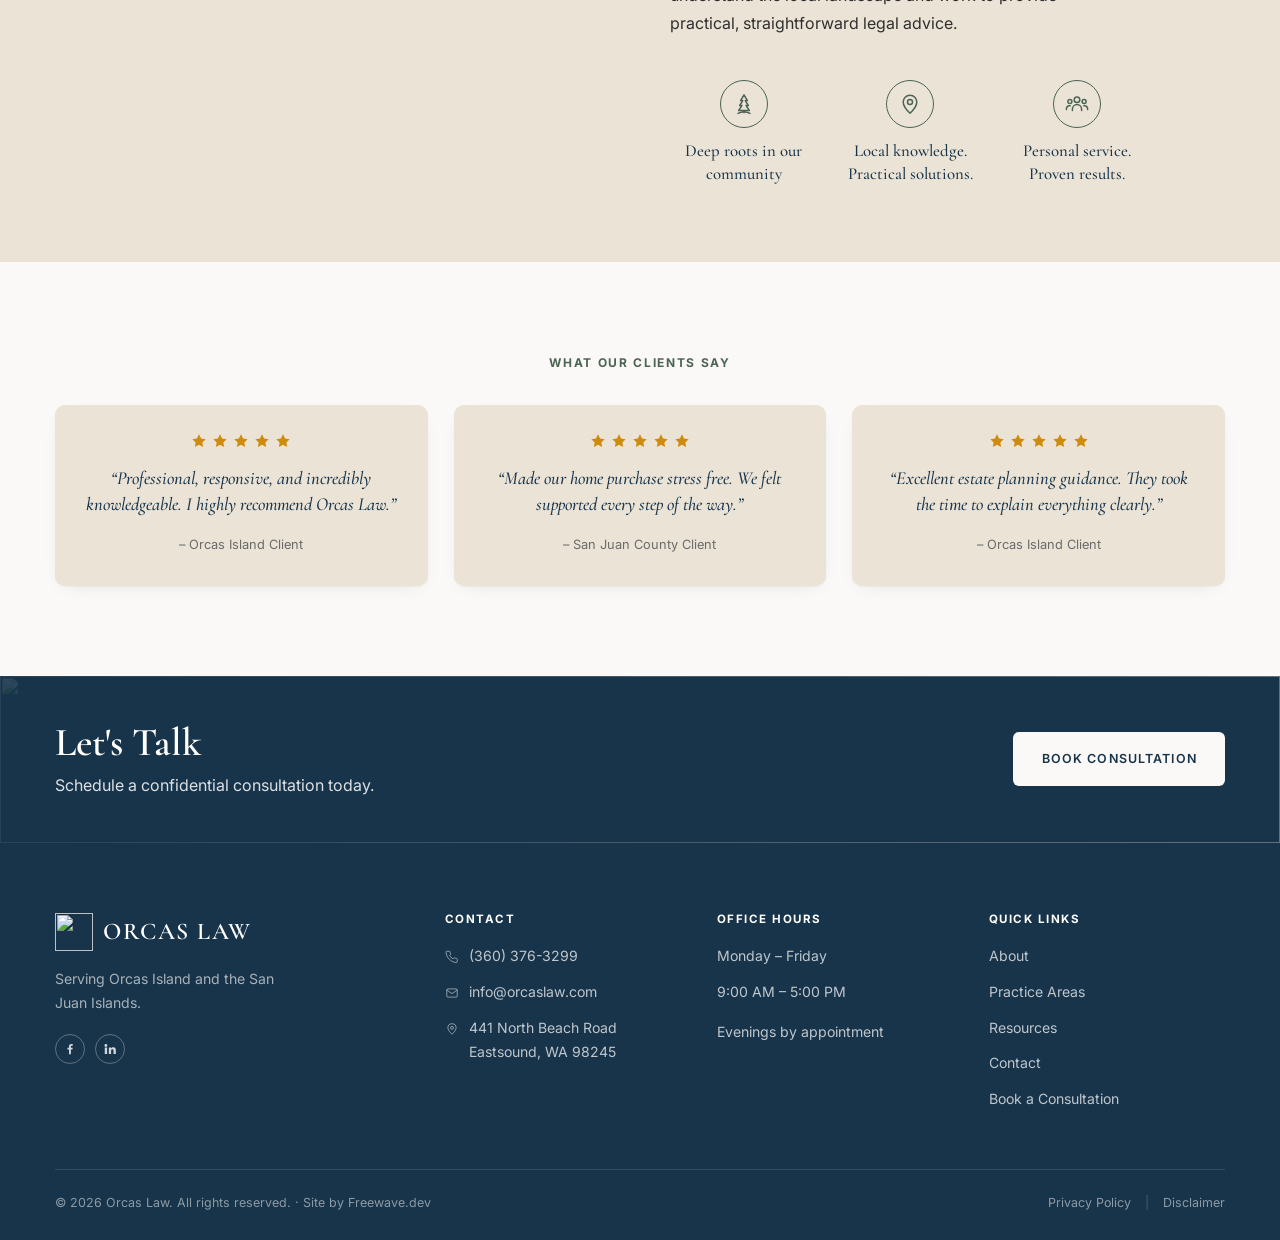
==== commit 0f522075: "Narrow practice scope to real property, probate, and estate planning Per the client: the firm specia" ====
--- a/index.html
+++ b/index.html
@@ -4,9 +4,9 @@
 <meta charset="UTF-8">
 <meta name="viewport" content="width=device-width, initial-scale=1.0">
 <title>Orcas Law — Trusted Legal Counsel | Orcas Island &amp; San Juan County, WA</title>
-<meta name="description" content="Orcas Law provides trusted legal counsel on Orcas Island and throughout San Juan County — real estate, estate planning, business law, and civil litigation. Local. Practical. Experienced.">
+<meta name="description" content="Orcas Law provides trusted legal counsel on Orcas Island and throughout San Juan County — specializing in real property, probate, and estate planning. Local. Practical. Experienced.">
 <meta property="og:title" content="Orcas Law — Trusted Legal Counsel for Orcas Island &amp; San Juan County">
-<meta property="og:description" content="Local, practical, experienced legal guidance for Orcas Island: real estate, estate planning, business law, and civil litigation.">
+<meta property="og:description" content="Local, practical, experienced legal guidance for Orcas Island — specializing in real property, probate, and estate planning.">
 <meta property="og:type" content="website">
 <meta property="og:url" content="https://l2u4k7.freewave.dev/">
 <meta property="og:image" content="https://media.freewave.dev/l2u4k7/images/og-image-social-share-preview.jpg">
@@ -43,10 +43,9 @@
       <div class="has-dd">
         <a href="/#practice" class="dd-parent" aria-haspopup="true">Practice Areas <svg class="chev" viewBox="0 0 24 24" aria-hidden="true"><path d="m6 9 6 6 6-6" stroke-linecap="round" stroke-linejoin="round"/></svg></a>
         <div class="dd-menu">
-          <a href="real-estate.html">Real Estate</a>
+          <a href="real-property.html">Real Property</a>
+          <a href="probate.html">Probate</a>
           <a href="estate-planning.html">Estate Planning</a>
-          <a href="business-law.html">Business Law</a>
-          <a href="civil-litigation.html">Civil Litigation</a>
         </div>
       </div>
       <a href="resources.html">Resources</a>
@@ -67,7 +66,7 @@
       <div class="hero-inner">
         <h1>Trusted Legal Counsel<br>for Orcas Island &amp;<br>San Juan County</h1>
         <p class="tagline">Local. Practical. Experienced.</p>
-        <p class="hero-copy">Whether you're purchasing island property, planning your estate, starting a business, or navigating a legal dispute, Orcas Law provides thoughtful legal guidance tailored to our community.</p>
+        <p class="hero-copy">Whether you're purchasing island property, planning your estate, or settling a loved one's affairs, Orcas Law provides thoughtful legal guidance tailored to our community.</p>
         <div class="hero-actions">
           <a href="book.html" class="btn btn-navy">Schedule a Consultation</a>
           <a href="tel:+13603763299" class="btn btn-ghost">
@@ -87,20 +86,37 @@
         <h2>How We Can Help</h2>
       </div>
 
-      <div class="grid-4">
+      <div class="p-grid">
         <article class="p-card reveal">
           <div class="p-ic">
             <svg viewBox="0 0 24 24" aria-hidden="true"><path d="M3 10.4 12 3.4l9 7"/><path d="M5.4 9.4V20.2h13.2V9.4"/><path d="M9.7 20.2v-5.6h4.6v5.6"/></svg>
           </div>
-          <h3>Real Estate</h3>
+          <h3>Real Property</h3>
           <hr class="rule">
           <ul>
-            <li>Purchases</li>
-            <li>Easements</li>
+            <li>Purchases &amp; sales</li>
+            <li>Easements &amp; access</li>
             <li>Boundary issues</li>
             <li>Title review</li>
           </ul>
-          <a class="learn" href="real-estate.html">Learn More
+          <a class="learn" href="real-property.html">Learn More
+            <svg viewBox="0 0 24 12" aria-hidden="true"><path d="M0 6h21m0 0-5-4.5M21 6l-5 4.5" stroke-linecap="round" stroke-linejoin="round"/></svg>
+          </a>
+        </article>
+
+        <article class="p-card reveal">
+          <div class="p-ic">
+            <svg viewBox="0 0 24 24" aria-hidden="true"><path d="M12 4v16.2"/><path d="M8.2 20.2h7.6"/><path d="M4.4 7.6h15.2"/><path d="M4.4 8.2 2 13.9h4.8Z"/><path d="M19.6 8.2 17.2 13.9H22Z"/></svg>
+          </div>
+          <h3>Probate</h3>
+          <hr class="rule">
+          <ul>
+            <li>Probate administration</li>
+            <li>Personal representatives</li>
+            <li>Trust administration</li>
+            <li>Small estates</li>
+          </ul>
+          <a class="learn" href="probate.html">Learn More
             <svg viewBox="0 0 24 12" aria-hidden="true"><path d="M0 6h21m0 0-5-4.5M21 6l-5 4.5" stroke-linecap="round" stroke-linejoin="round"/></svg>
           </a>
         </article>
@@ -115,41 +131,9 @@
             <li>Wills</li>
             <li>Trusts</li>
             <li>Powers of Attorney</li>
-            <li>Probate</li>
+            <li>Health care directives</li>
           </ul>
           <a class="learn" href="estate-planning.html">Learn More
-            <svg viewBox="0 0 24 12" aria-hidden="true"><path d="M0 6h21m0 0-5-4.5M21 6l-5 4.5" stroke-linecap="round" stroke-linejoin="round"/></svg>
-          </a>
-        </article>
-
-        <article class="p-card reveal">
-          <div class="p-ic">
-            <svg viewBox="0 0 24 24" aria-hidden="true"><path d="M9 6.2V4.8A1.6 1.6 0 0 1 10.6 3.2h2.8A1.6 1.6 0 0 1 15 4.8v1.4"/><rect x="3" y="6.2" width="18" height="14" rx="1.6"/><path d="M3 12.2h18"/><path d="M10.8 11.1h2.4v2.2h-2.4Z"/></svg>
-          </div>
-          <h3>Business Law</h3>
-          <hr class="rule">
-          <ul>
-            <li>LLC Formation</li>
-            <li>Contracts</li>
-            <li>Small Business Counsel</li>
-          </ul>
-          <a class="learn" href="business-law.html">Learn More
-            <svg viewBox="0 0 24 12" aria-hidden="true"><path d="M0 6h21m0 0-5-4.5M21 6l-5 4.5" stroke-linecap="round" stroke-linejoin="round"/></svg>
-          </a>
-        </article>
-
-        <article class="p-card reveal">
-          <div class="p-ic">
-            <svg viewBox="0 0 24 24" aria-hidden="true"><path d="M12 4v16.2"/><path d="M8.2 20.2h7.6"/><path d="M4.4 7.6h15.2"/><path d="M4.4 8.2 2 13.9h4.8Z"/><path d="M19.6 8.2 17.2 13.9H22Z"/></svg>
-          </div>
-          <h3>Civil Litigation</h3>
-          <hr class="rule">
-          <ul>
-            <li>Property disputes</li>
-            <li>Contract disputes</li>
-            <li>General civil matters</li>
-          </ul>
-          <a class="learn" href="civil-litigation.html">Learn More
             <svg viewBox="0 0 24 12" aria-hidden="true"><path d="M0 6h21m0 0-5-4.5M21 6l-5 4.5" stroke-linecap="round" stroke-linejoin="round"/></svg>
           </a>
         </article>
@@ -165,7 +149,7 @@
     <div class="why-body reveal">
       <p class="eyebrow">Why Orcas Law?</p>
       <h2>Island Experience Matters</h2>
-      <p>Legal issues on Orcas often involve unique property, shoreline, water rights, family businesses, and island logistics. We understand the local landscape and work to provide practical, straightforward legal advice.</p>
+      <p>Legal issues on Orcas often involve unique property, shoreline, water rights, family land, and island logistics. We understand the local landscape and work to provide practical, straightforward legal advice.</p>
       <div class="why-points">
         <div class="why-point">
           <div class="circ">
--- a/styles.css
+++ b/styles.css
@@ -59,9 +59,8 @@
 .reveal{opacity:0;transform:translateY(18px);transition:opacity .7s var(--ease),transform .7s var(--ease)}
 .reveal.in{opacity:1;transform:none}
 /* gentle stagger across a row */
-.grid-4 .p-card:nth-child(2),.grid-3 .t-card:nth-child(2){transition-delay:.08s}
-.grid-4 .p-card:nth-child(3),.grid-3 .t-card:nth-child(3){transition-delay:.16s}
-.grid-4 .p-card:nth-child(4){transition-delay:.24s}
+.p-grid .p-card:nth-child(2),.grid-3 .t-card:nth-child(2){transition-delay:.08s}
+.p-grid .p-card:nth-child(3),.grid-3 .t-card:nth-child(3){transition-delay:.16s}
 
 /* ---------- buttons ---------- */
 .btn{
@@ -133,7 +132,7 @@
 .practice{padding:clamp(64px,8vw,120px) 0;background:var(--offwhite)}
 .section-head{margin-bottom:clamp(34px,3.6vw,52px)}
 .section-head h2{font-size:clamp(1.85rem,3.1vw,2.8rem);margin-top:.5rem}
-.grid-4{display:grid;grid-template-columns:repeat(4,1fr);gap:clamp(18px,1.8vw,26px)}
+.p-grid{display:grid;grid-template-columns:repeat(3,1fr);gap:clamp(18px,1.8vw,26px);max-width:1080px;margin-inline:auto}
 .p-card{
   background:var(--sand);border:0;border-radius:var(--r-card);
   box-shadow:var(--shadow-card);
@@ -279,7 +278,7 @@
 
 /* ---------- responsive ---------- */
 @media(max-width:980px){
-  .grid-4{grid-template-columns:repeat(2,1fr)}
+  .p-grid{grid-template-columns:1fr;max-width:460px}
   .why-body{padding:56px 28px}
   /* stacked: unstick the figure so it doesn't float oddly against the prose */
   .about-grid{grid-template-columns:1fr;gap:40px}
@@ -308,7 +307,7 @@
 @media(max-width:680px){
   .hero-inner{padding:52px 0 56px}
   .hero h1{font-size:2.15rem}
-  .grid-4{grid-template-columns:1fr;max-width:420px}
+  .p-grid{max-width:420px}
   .why-points{grid-template-columns:1fr;gap:22px;text-align:left}
   .why-point{display:flex;align-items:center;gap:14px;text-align:left}
   .why-point .circ{margin:0}
